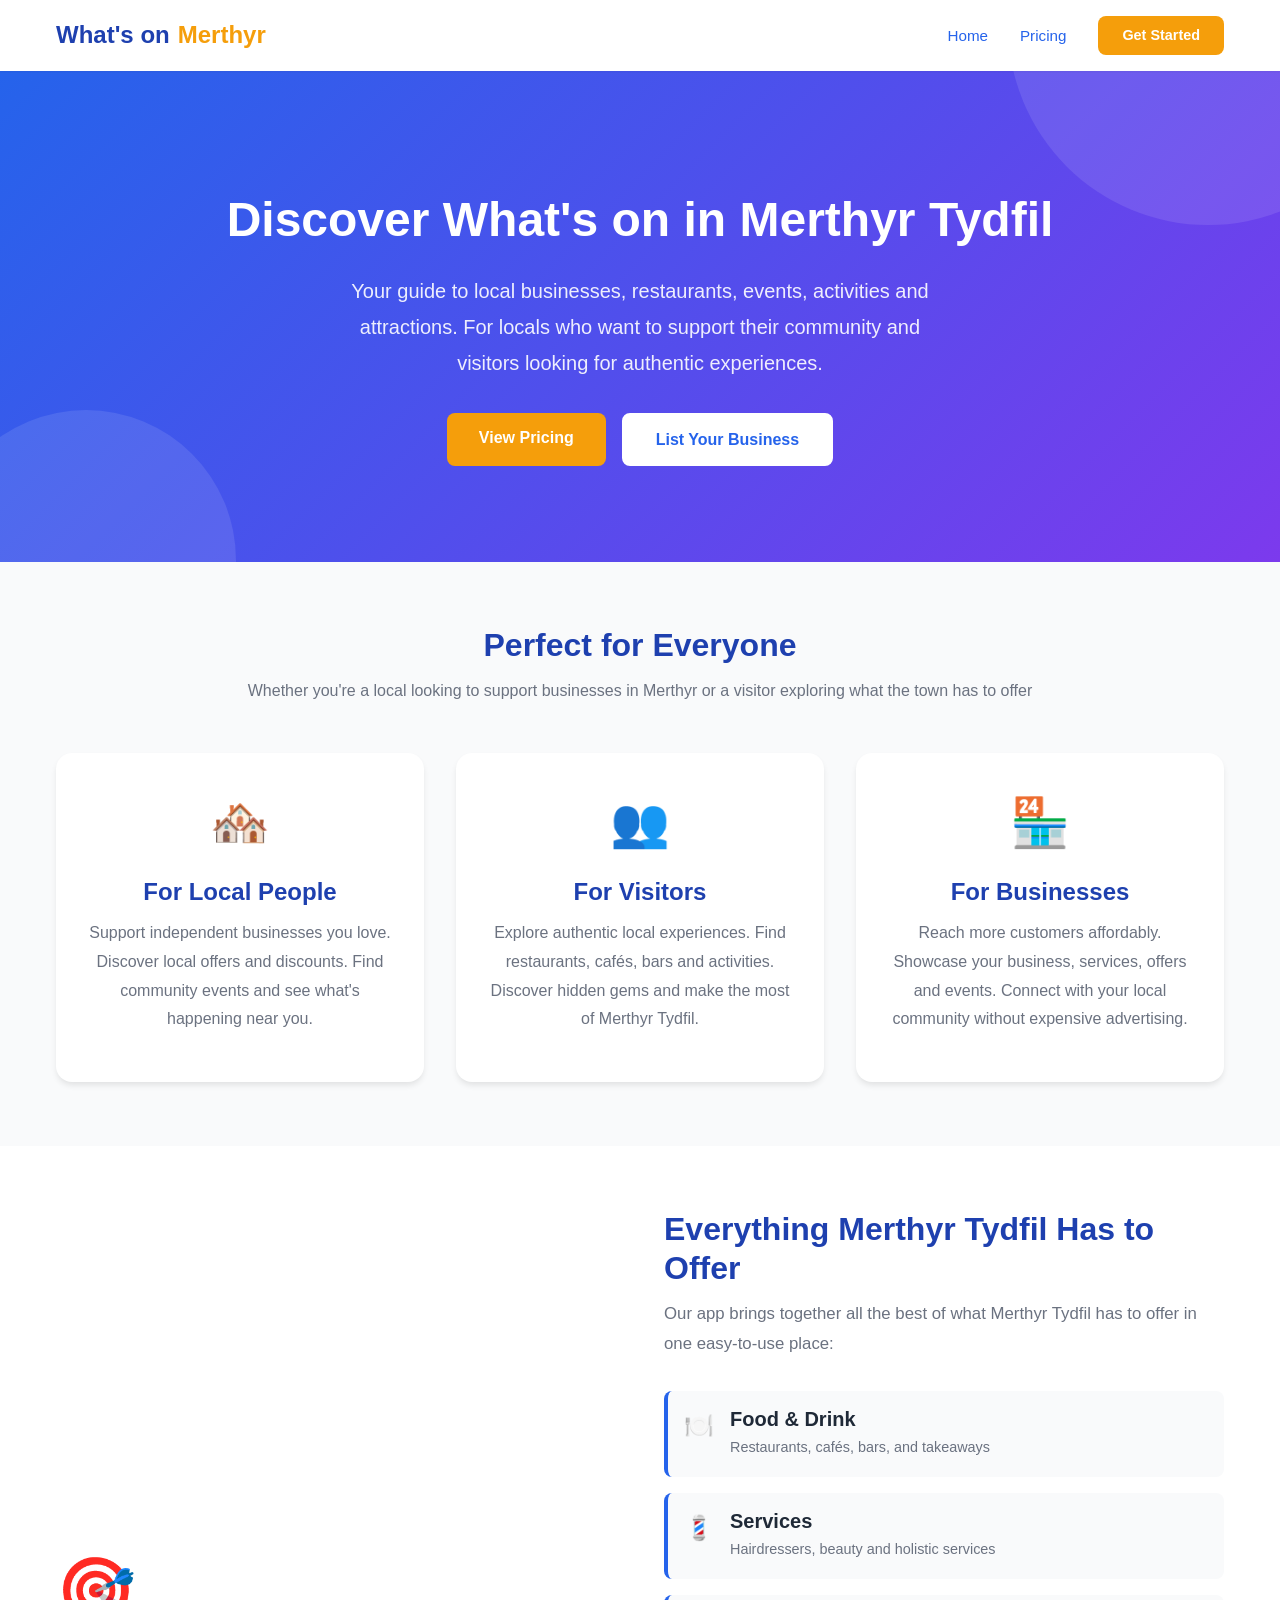
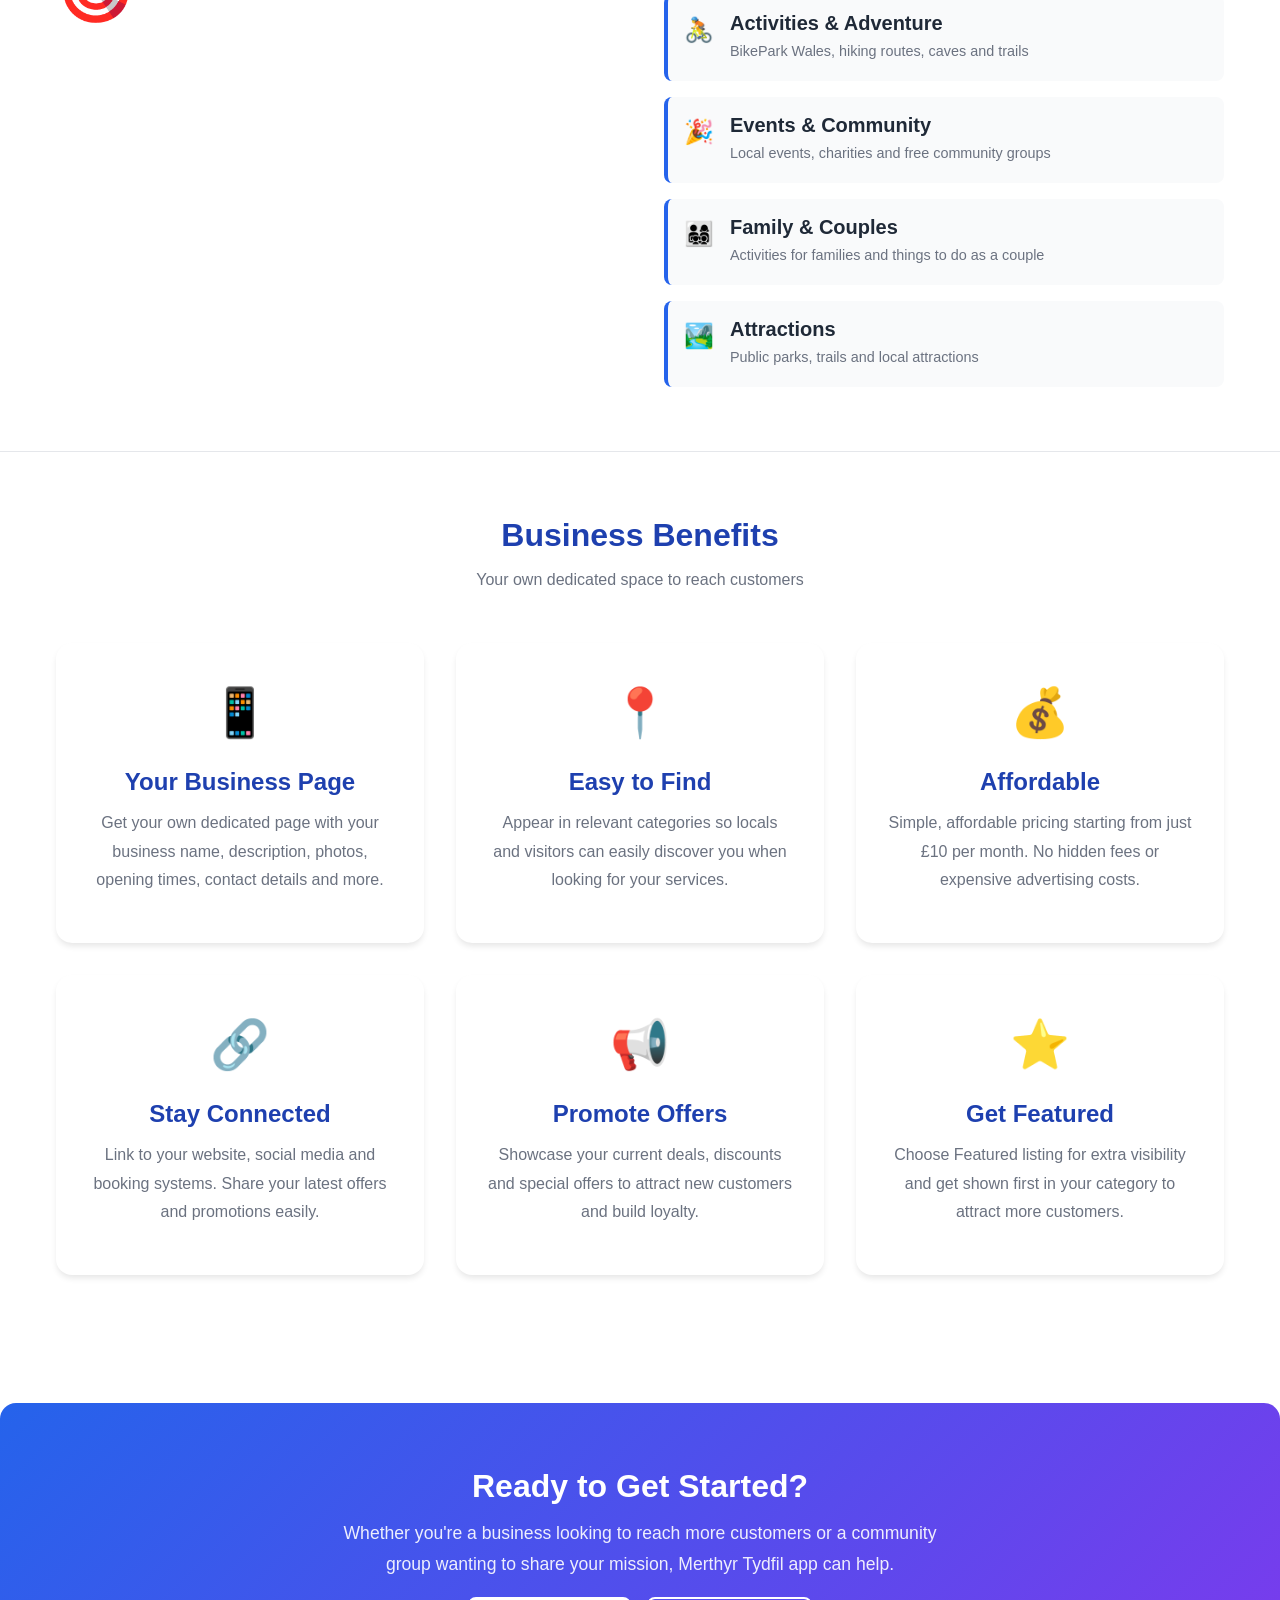
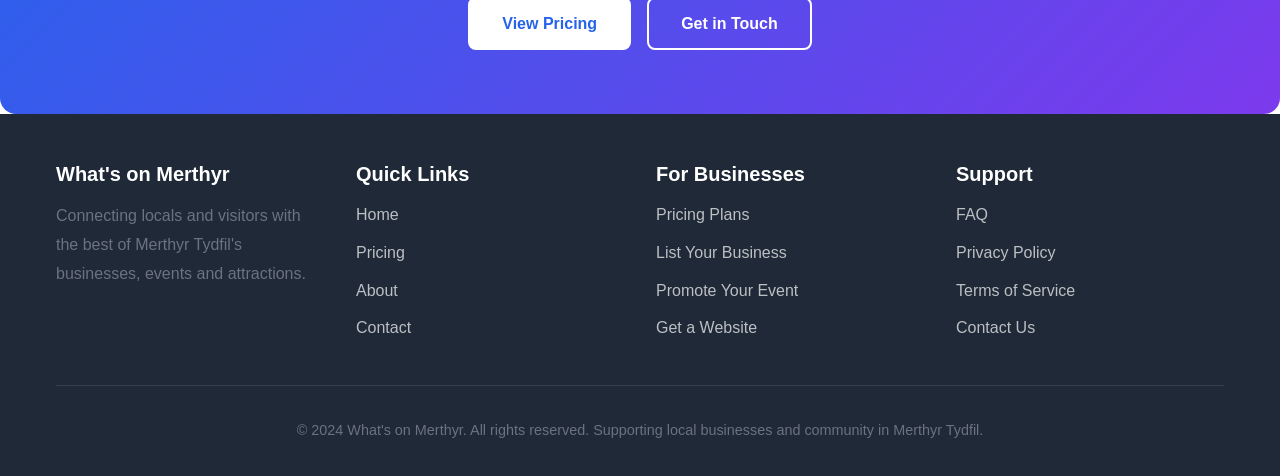
==== index.html @ 03d70a17 "Create website for What's on Merthyr app - Add homepage (index.html) with hero section, feature high" ====
<!DOCTYPE html>
<html lang="en">
<head>
  <meta charset="UTF-8">
  <meta name="viewport" content="width=device-width, initial-scale=1.0">
  <title>What's on Merthyr - Discover Local Businesses & Events</title>
  <meta name="description" content="Discover local businesses, restaurants, cafés, bars, activities, events and attractions in Merthyr Tydfil. Connect with independent businesses and explore what Merthyr has to offer.">
  <link rel="stylesheet" href="styles.css">
  <script defer src="script.js"></script>
</head>
<body>
  <div class="content-wrapper">
    <header>
      <div class="container">
        <div class="header-content">
          <div class="logo">
            What's on <span>Merthyr</span>
          </div>
          <button class="nav-toggle" id="navToggle">☰</button>
          <nav id="mainNav">
            <ul>
              <li><a href="index.html" class="active">Home</a></li>
              <li><a href="pricing.html">Pricing</a></li>
              <li><a href="#contact" class="btn btn-primary btn-small">Get Started</a></li>
            </ul>
          </nav>
        </div>
      </div>
    </header>

    <main>
      <!-- Hero Section -->
      <section class="hero">
        <div class="container">
          <div class="hero-content">
            <h1>Discover What's on in Merthyr Tydfil</h1>
            <p>Your guide to local businesses, restaurants, events, activities and attractions. For locals who want to support their community and visitors looking for authentic experiences.</p>
            <div class="button-group">
              <a href="pricing.html" class="btn btn-primary">View Pricing</a>
              <a href="#contact" class="btn btn-secondary">List Your Business</a>
            </div>
          </div>
        </div>
      </section>

      <!-- For Everyone Section -->
      <section class="features">
        <div class="container">
          <div class="section-title">
            <h2>Perfect for Everyone</h2>
            <p>Whether you're a local looking to support businesses in Merthyr or a visitor exploring what the town has to offer</p>
          </div>

          <div class="features-grid">
            <div class="feature-card">
              <div class="feature-icon">🏘️</div>
              <h3>For Local People</h3>
              <p>Support independent businesses you love. Discover local offers and discounts. Find community events and see what's happening near you.</p>
            </div>

            <div class="feature-card">
              <div class="feature-icon">👥</div>
              <h3>For Visitors</h3>
              <p>Explore authentic local experiences. Find restaurants, cafés, bars and activities. Discover hidden gems and make the most of Merthyr Tydfil.</p>
            </div>

            <div class="feature-card">
              <div class="feature-icon">🏪</div>
              <h3>For Businesses</h3>
              <p>Reach more customers affordably. Showcase your business, services, offers and events. Connect with your local community without expensive advertising.</p>
            </div>
          </div>
        </div>
      </section>

      <!-- What You Can Find -->
      <section class="about">
        <div class="container">
          <div class="about-content">
            <div>
              <div class="feature-icon" style="font-size: 4rem; margin-bottom: 1rem;">🎯</div>
            </div>
            <div class="about-text">
              <h2>Everything Merthyr Tydfil Has to Offer</h2>
              <p>Our app brings together all the best of what Merthyr Tydfil has to offer in one easy-to-use place:</p>
              
              <div class="about-highlights">
                <div class="highlight">
                  <div class="highlight-icon">🍽️</div>
                  <div class="highlight-text">
                    <h4>Food & Drink</h4>
                    <p>Restaurants, cafés, bars, and takeaways</p>
                  </div>
                </div>

                <div class="highlight">
                  <div class="highlight-icon">💈</div>
                  <div class="highlight-text">
                    <h4>Services</h4>
                    <p>Hairdressers, beauty and holistic services</p>
                  </div>
                </div>

                <div class="highlight">
                  <div class="highlight-icon">🚴</div>
                  <div class="highlight-text">
                    <h4>Activities & Adventure</h4>
                    <p>BikePark Wales, hiking routes, caves and trails</p>
                  </div>
                </div>

                <div class="highlight">
                  <div class="highlight-icon">🎉</div>
                  <div class="highlight-text">
                    <h4>Events & Community</h4>
                    <p>Local events, charities and free community groups</p>
                  </div>
                </div>

                <div class="highlight">
                  <div class="highlight-icon">👨‍👩‍👧‍👦</div>
                  <div class="highlight-text">
                    <h4>Family & Couples</h4>
                    <p>Activities for families and things to do as a couple</p>
                  </div>
                </div>

                <div class="highlight">
                  <div class="highlight-icon">🏞️</div>
                  <div class="highlight-text">
                    <h4>Attractions</h4>
                    <p>Public parks, trails and local attractions</p>
                  </div>
                </div>
              </div>
            </div>
          </div>
        </div>
      </section>

      <!-- Business Benefits -->
      <section class="features" style="background-color: var(--bg-white); border-top: 1px solid var(--border-color);">
        <div class="container">
          <div class="section-title">
            <h2>Business Benefits</h2>
            <p>Your own dedicated space to reach customers</p>
          </div>

          <div class="features-grid">
            <div class="feature-card">
              <div class="feature-icon">📱</div>
              <h3>Your Business Page</h3>
              <p>Get your own dedicated page with your business name, description, photos, opening times, contact details and more.</p>
            </div>

            <div class="feature-card">
              <div class="feature-icon">📍</div>
              <h3>Easy to Find</h3>
              <p>Appear in relevant categories so locals and visitors can easily discover you when looking for your services.</p>
            </div>

            <div class="feature-card">
              <div class="feature-icon">💰</div>
              <h3>Affordable</h3>
              <p>Simple, affordable pricing starting from just £10 per month. No hidden fees or expensive advertising costs.</p>
            </div>

            <div class="feature-card">
              <div class="feature-icon">🔗</div>
              <h3>Stay Connected</h3>
              <p>Link to your website, social media and booking systems. Share your latest offers and promotions easily.</p>
            </div>

            <div class="feature-card">
              <div class="feature-icon">📢</div>
              <h3>Promote Offers</h3>
              <p>Showcase your current deals, discounts and special offers to attract new customers and build loyalty.</p>
            </div>

            <div class="feature-card">
              <div class="feature-icon">⭐</div>
              <h3>Get Featured</h3>
              <p>Choose Featured listing for extra visibility and get shown first in your category to attract more customers.</p>
            </div>
          </div>
        </div>
      </section>

      <!-- CTA Section -->
      <section class="cta-section">
        <div class="container">
          <h2>Ready to Get Started?</h2>
          <p>Whether you're a business looking to reach more customers or a community group wanting to share your mission, Merthyr Tydfil app can help.</p>
          <div class="button-group">
            <a href="pricing.html" class="btn btn-secondary">View Pricing</a>
            <a href="#contact" class="btn btn-outline">Get in Touch</a>
          </div>
        </div>
      </section>
    </main>

    <!-- Footer -->
    <footer>
      <div class="container">
        <div class="footer-content">
          <div class="footer-section">
            <h4>What's on Merthyr</h4>
            <p>Connecting locals and visitors with the best of Merthyr Tydfil's businesses, events and attractions.</p>
          </div>

          <div class="footer-section">
            <h4>Quick Links</h4>
            <ul>
              <li><a href="index.html">Home</a></li>
              <li><a href="pricing.html">Pricing</a></li>
              <li><a href="#about">About</a></li>
              <li><a href="#contact">Contact</a></li>
            </ul>
          </div>

          <div class="footer-section">
            <h4>For Businesses</h4>
            <ul>
              <li><a href="pricing.html">Pricing Plans</a></li>
              <li><a href="#contact">List Your Business</a></li>
              <li><a href="#contact">Promote Your Event</a></li>
              <li><a href="#contact">Get a Website</a></li>
            </ul>
          </div>

          <div class="footer-section">
            <h4>Support</h4>
            <ul>
              <li><a href="#faq">FAQ</a></li>
              <li><a href="#privacy">Privacy Policy</a></li>
              <li><a href="#terms">Terms of Service</a></li>
              <li><a href="#contact">Contact Us</a></li>
            </ul>
          </div>
        </div>

        <div class="footer-bottom">
          <p>&copy; 2024 What's on Merthyr. All rights reserved. Supporting local businesses and community in Merthyr Tydfil.</p>
        </div>
      </div>
    </footer>
  </div>
</body>
</html>
---- styles.css ----
/* Merthyr Tydfil App Website - Styles */

:root {
  --primary-color: #2563eb;
  --primary-dark: #1e40af;
  --primary-light: #3b82f6;
  --secondary-color: #7c3aed;
  --accent-color: #f59e0b;
  --success-color: #10b981;
  --text-dark: #1f2937;
  --text-light: #6b7280;
  --bg-light: #f9fafb;
  --bg-white: #ffffff;
  --border-color: #e5e7eb;
  --shadow-sm: 0 1px 2px 0 rgba(0, 0, 0, 0.05);
  --shadow-md: 0 4px 6px -1px rgba(0, 0, 0, 0.1);
  --shadow-lg: 0 10px 15px -3px rgba(0, 0, 0, 0.1);
  --spacing-unit: 1rem;
}

* {
  margin: 0;
  padding: 0;
  box-sizing: border-box;
}

html {
  scroll-behavior: smooth;
}

body {
  font-family: -apple-system, BlinkMacSystemFont, 'Segoe UI', 'Roboto', 'Oxygen', 'Ubuntu', 'Cantarell', sans-serif;
  line-height: 1.6;
  color: var(--text-dark);
  background-color: var(--bg-white);
  overflow-x: hidden;
}

/* Typography */

h1, h2, h3, h4, h5, h6 {
  line-height: 1.2;
  font-weight: 600;
  margin-top: 1.5rem;
  margin-bottom: 0.75rem;
}

h1 {
  font-size: 2.5rem;
}

h2 {
  font-size: 2rem;
  color: var(--primary-dark);
}

h3 {
  font-size: 1.5rem;
  color: var(--text-dark);
}

h4 {
  font-size: 1.25rem;
}

p {
  margin-bottom: 1rem;
  color: var(--text-light);
  line-height: 1.8;
}

a {
  color: var(--primary-color);
  text-decoration: none;
  transition: color 0.3s ease;
}

a:hover {
  color: var(--primary-dark);
}

/* Layout */

.container {
  max-width: 1200px;
  margin: 0 auto;
  padding: 0 var(--spacing-unit);
}

.content-wrapper {
  display: flex;
  flex-direction: column;
  min-height: 100vh;
}

main {
  flex: 1;
}

/* Header & Navigation */

header {
  background-color: var(--bg-white);
  box-shadow: var(--shadow-sm);
  position: sticky;
  top: 0;
  z-index: 100;
}

.header-content {
  display: flex;
  justify-content: space-between;
  align-items: center;
  padding: 1rem 0;
}

.logo {
  font-size: 1.5rem;
  font-weight: 700;
  color: var(--primary-dark);
  display: flex;
  align-items: center;
  gap: 0.5rem;
}

.logo span {
  color: var(--accent-color);
}

nav ul {
  list-style: none;
  display: flex;
  gap: 2rem;
  align-items: center;
}

nav a {
  font-weight: 500;
  font-size: 0.95rem;
  transition: color 0.3s ease;
}

nav a:hover,
nav a.active {
  color: var(--primary-color);
}

.nav-toggle {
  display: none;
  background: none;
  border: none;
  font-size: 1.5rem;
  cursor: pointer;
  color: var(--text-dark);
}

/* Hero Section */

.hero {
  background: linear-gradient(135deg, var(--primary-color) 0%, var(--secondary-color) 100%);
  color: white;
  padding: 6rem 0;
  text-align: center;
  position: relative;
  overflow: hidden;
}

.hero::before {
  content: '';
  position: absolute;
  top: -50%;
  right: -10%;
  width: 400px;
  height: 400px;
  background: rgba(255, 255, 255, 0.1);
  border-radius: 50%;
}

.hero::after {
  content: '';
  position: absolute;
  bottom: -30%;
  left: -5%;
  width: 300px;
  height: 300px;
  background: rgba(255, 255, 255, 0.1);
  border-radius: 50%;
}

.hero-content {
  position: relative;
  z-index: 2;
}

.hero h1 {
  font-size: 3rem;
  margin-bottom: 1.5rem;
  color: white;
}

.hero p {
  font-size: 1.25rem;
  margin-bottom: 2rem;
  color: rgba(255, 255, 255, 0.9);
  max-width: 600px;
  margin-left: auto;
  margin-right: auto;
}

.button-group {
  display: flex;
  gap: 1rem;
  justify-content: center;
  flex-wrap: wrap;
}

/* Buttons */

.btn {
  display: inline-block;
  padding: 0.75rem 2rem;
  border-radius: 0.5rem;
  font-weight: 600;
  text-align: center;
  cursor: pointer;
  border: none;
  transition: all 0.3s ease;
  font-size: 1rem;
}

.btn-primary {
  background-color: var(--accent-color);
  color: white;
}

.btn-primary:hover {
  background-color: #d97706;
  transform: translateY(-2px);
  box-shadow: var(--shadow-lg);
}

.btn-secondary {
  background-color: white;
  color: var(--primary-color);
  border: 2px solid white;
}

.btn-secondary:hover {
  background-color: var(--bg-light);
  transform: translateY(-2px);
  box-shadow: var(--shadow-lg);
}

.btn-outline {
  background-color: transparent;
  color: white;
  border: 2px solid white;
}

.btn-outline:hover {
  background-color: white;
  color: var(--primary-color);
}

.btn-small {
  padding: 0.5rem 1.5rem;
  font-size: 0.9rem;
}

/* Features Section */

.features {
  padding: 4rem 0;
  background-color: var(--bg-light);
}

.section-title {
  text-align: center;
  margin-bottom: 3rem;
}

.section-title h2 {
  margin-top: 0;
}

.features-grid {
  display: grid;
  grid-template-columns: repeat(auto-fit, minmax(280px, 1fr));
  gap: 2rem;
}

.feature-card {
  background: white;
  padding: 2rem;
  border-radius: 1rem;
  box-shadow: var(--shadow-md);
  transition: transform 0.3s ease, box-shadow 0.3s ease;
  text-align: center;
}

.feature-card:hover {
  transform: translateY(-5px);
  box-shadow: var(--shadow-lg);
}

.feature-icon {
  font-size: 3rem;
  margin-bottom: 1rem;
}

.feature-card h3 {
  margin-top: 0;
  color: var(--primary-dark);
}

/* Pricing Section */

.pricing {
  padding: 4rem 0;
  background-color: var(--bg-white);
}

.pricing-intro {
  text-align: center;
  margin-bottom: 3rem;
}

.pricing-intro h1 {
  margin-top: 0;
  color: var(--primary-dark);
}

.pricing-intro p {
  font-size: 1.1rem;
  max-width: 700px;
  margin-left: auto;
  margin-right: auto;
}

.pricing-grid {
  display: grid;
  grid-template-columns: repeat(auto-fit, minmax(320px, 1fr));
  gap: 2rem;
  margin-bottom: 3rem;
}

.pricing-card {
  background: white;
  border: 2px solid var(--border-color);
  border-radius: 1rem;
  padding: 2.5rem;
  transition: all 0.3s ease;
  display: flex;
  flex-direction: column;
  position: relative;
}

.pricing-card:hover {
  border-color: var(--primary-color);
  box-shadow: var(--shadow-lg);
  transform: translateY(-5px);
}

.pricing-card.featured {
  border-color: var(--primary-color);
  transform: scale(1.05);
  box-shadow: var(--shadow-lg);
  background: linear-gradient(135deg, rgba(37, 99, 235, 0.02) 0%, rgba(124, 58, 237, 0.02) 100%);
}

.featured-badge {
  position: absolute;
  top: -12px;
  left: 20px;
  background-color: var(--primary-color);
  color: white;
  padding: 0.5rem 1rem;
  border-radius: 0.5rem;
  font-size: 0.85rem;
  font-weight: 600;
}

.pricing-card h3 {
  margin-top: 0;
  color: var(--primary-dark);
  font-size: 1.5rem;
}

.pricing-info {
  margin-bottom: 1.5rem;
}

.price {
  font-size: 1.75rem;
  font-weight: 700;
  color: var(--primary-dark);
  margin-bottom: 0.5rem;
}

.price-period {
  font-size: 0.9rem;
  color: var(--text-light);
}

.pricing-features {
  list-style: none;
  margin-bottom: 2rem;
  flex-grow: 1;
}

.pricing-features li {
  padding: 0.75rem 0;
  padding-left: 1.75rem;
  position: relative;
  color: var(--text-light);
  border-bottom: 1px solid var(--border-color);
}

.pricing-features li:last-child {
  border-bottom: none;
}

.pricing-features li::before {
  content: '✓';
  position: absolute;
  left: 0;
  color: var(--success-color);
  font-weight: bold;
  font-size: 1.1rem;
}

.pricing-card .btn {
  width: 100%;
  margin-top: auto;
}

/* Free Listings Section */

.free-listings {
  background-color: var(--bg-light);
  padding: 3rem 2rem;
  border-radius: 1rem;
  margin-bottom: 3rem;
  border-left: 5px solid var(--success-color);
}

.free-listings h3 {
  margin-top: 0;
  color: var(--success-color);
  font-size: 1.5rem;
}

.free-listings-grid {
  display: grid;
  grid-template-columns: repeat(auto-fit, minmax(200px, 1fr));
  gap: 1.5rem;
  margin-top: 1.5rem;
}

.free-item {
  display: flex;
  align-items: center;
  gap: 1rem;
  padding: 0.75rem 0;
}

.free-item::before {
  content: '✓';
  color: var(--success-color);
  font-weight: bold;
  font-size: 1.5rem;
  flex-shrink: 0;
}

.free-item span {
  color: var(--text-dark);
  font-weight: 500;
}

/* CTA Section */

.cta-section {
  background: linear-gradient(135deg, var(--primary-color) 0%, var(--secondary-color) 100%);
  color: white;
  padding: 4rem 2rem;
  text-align: center;
  border-radius: 1rem;
  margin-top: 4rem;
}

.cta-section h2 {
  color: white;
  margin-top: 0;
}

.cta-section p {
  color: rgba(255, 255, 255, 0.9);
  font-size: 1.1rem;
  max-width: 600px;
  margin-left: auto;
  margin-right: auto;
}

/* Footer */

footer {
  background-color: var(--text-dark);
  color: white;
  padding: 3rem 0 1rem;
  margin-top: auto;
}

.footer-content {
  display: grid;
  grid-template-columns: repeat(auto-fit, minmax(250px, 1fr));
  gap: 2rem;
  margin-bottom: 2rem;
}

.footer-section h4 {
  margin-top: 0;
  color: white;
  margin-bottom: 1rem;
}

.footer-section ul {
  list-style: none;
}

.footer-section ul li {
  margin-bottom: 0.75rem;
}

.footer-section a {
  color: rgba(255, 255, 255, 0.7);
  transition: color 0.3s ease;
}

.footer-section a:hover {
  color: white;
}

.footer-bottom {
  border-top: 1px solid rgba(255, 255, 255, 0.1);
  padding-top: 2rem;
  text-align: center;
  color: rgba(255, 255, 255, 0.6);
  font-size: 0.9rem;
}

/* About Section */

.about {
  padding: 4rem 0;
  background-color: var(--bg-white);
}

.about-content {
  display: grid;
  grid-template-columns: 1fr 1fr;
  gap: 3rem;
  align-items: center;
}

.about-text h2 {
  margin-top: 0;
}

.about-text p {
  font-size: 1.05rem;
}

.about-highlights {
  display: grid;
  gap: 1rem;
  margin-top: 2rem;
}

.highlight {
  display: flex;
  gap: 1rem;
  padding: 1rem;
  background-color: var(--bg-light);
  border-radius: 0.5rem;
  border-left: 4px solid var(--primary-color);
}

.highlight-icon {
  font-size: 1.5rem;
  flex-shrink: 0;
}

.highlight-text h4 {
  margin-top: 0;
  margin-bottom: 0.25rem;
}

.highlight-text p {
  margin-bottom: 0;
  font-size: 0.9rem;
}

/* Responsive Design */

@media (max-width: 768px) {
  h1 {
    font-size: 2rem;
  }

  h2 {
    font-size: 1.5rem;
  }

  h3 {
    font-size: 1.25rem;
  }

  .hero {
    padding: 4rem 0;
  }

  .hero h1 {
    font-size: 2rem;
  }

  .hero p {
    font-size: 1rem;
  }

  nav ul {
    gap: 1rem;
  }

  nav a {
    font-size: 0.85rem;
  }

  .button-group {
    flex-direction: column;
  }

  .btn {
    width: 100%;
  }

  .pricing-grid {
    grid-template-columns: 1fr;
  }

  .pricing-card.featured {
    transform: scale(1);
  }

  .about-content {
    grid-template-columns: 1fr;
  }

  .footer-content {
    grid-template-columns: 1fr;
  }

  .nav-toggle {
    display: block;
  }

  nav {
    display: none;
    position: absolute;
    top: 100%;
    left: 0;
    right: 0;
    background: white;
    padding: 1rem;
    box-shadow: var(--shadow-md);
  }

  nav.active {
    display: block;
  }

  nav ul {
    flex-direction: column;
    gap: 1rem;
  }
}

@media (max-width: 480px) {
  h1 {
    font-size: 1.5rem;
  }

  h2 {
    font-size: 1.25rem;
  }

  .hero {
    padding: 2rem 0;
  }

  .hero h1 {
    font-size: 1.5rem;
    margin-bottom: 1rem;
  }

  .hero p {
    font-size: 0.95rem;
  }

  .container {
    padding: 0 1rem;
  }

  .features {
    padding: 2rem 0;
  }

  .pricing {
    padding: 2rem 0;
  }

  .feature-card,
  .pricing-card {
    padding: 1.5rem;
  }

  .price {
    font-size: 1.5rem;
  }

  .cta-section {
    padding: 2rem 1rem;
  }

  .button-group {
    gap: 0.5rem;
  }

  .btn {
    padding: 0.65rem 1.5rem;
    font-size: 0.9rem;
  }
}

/* Utility Classes */

.text-center {
  text-align: center;
}

.mb-0 {
  margin-bottom: 0;
}

.mt-0 {
  margin-top: 0;
}

.section-spacing {
  padding: 2rem 0;
}

.hidden {
  display: none;
}
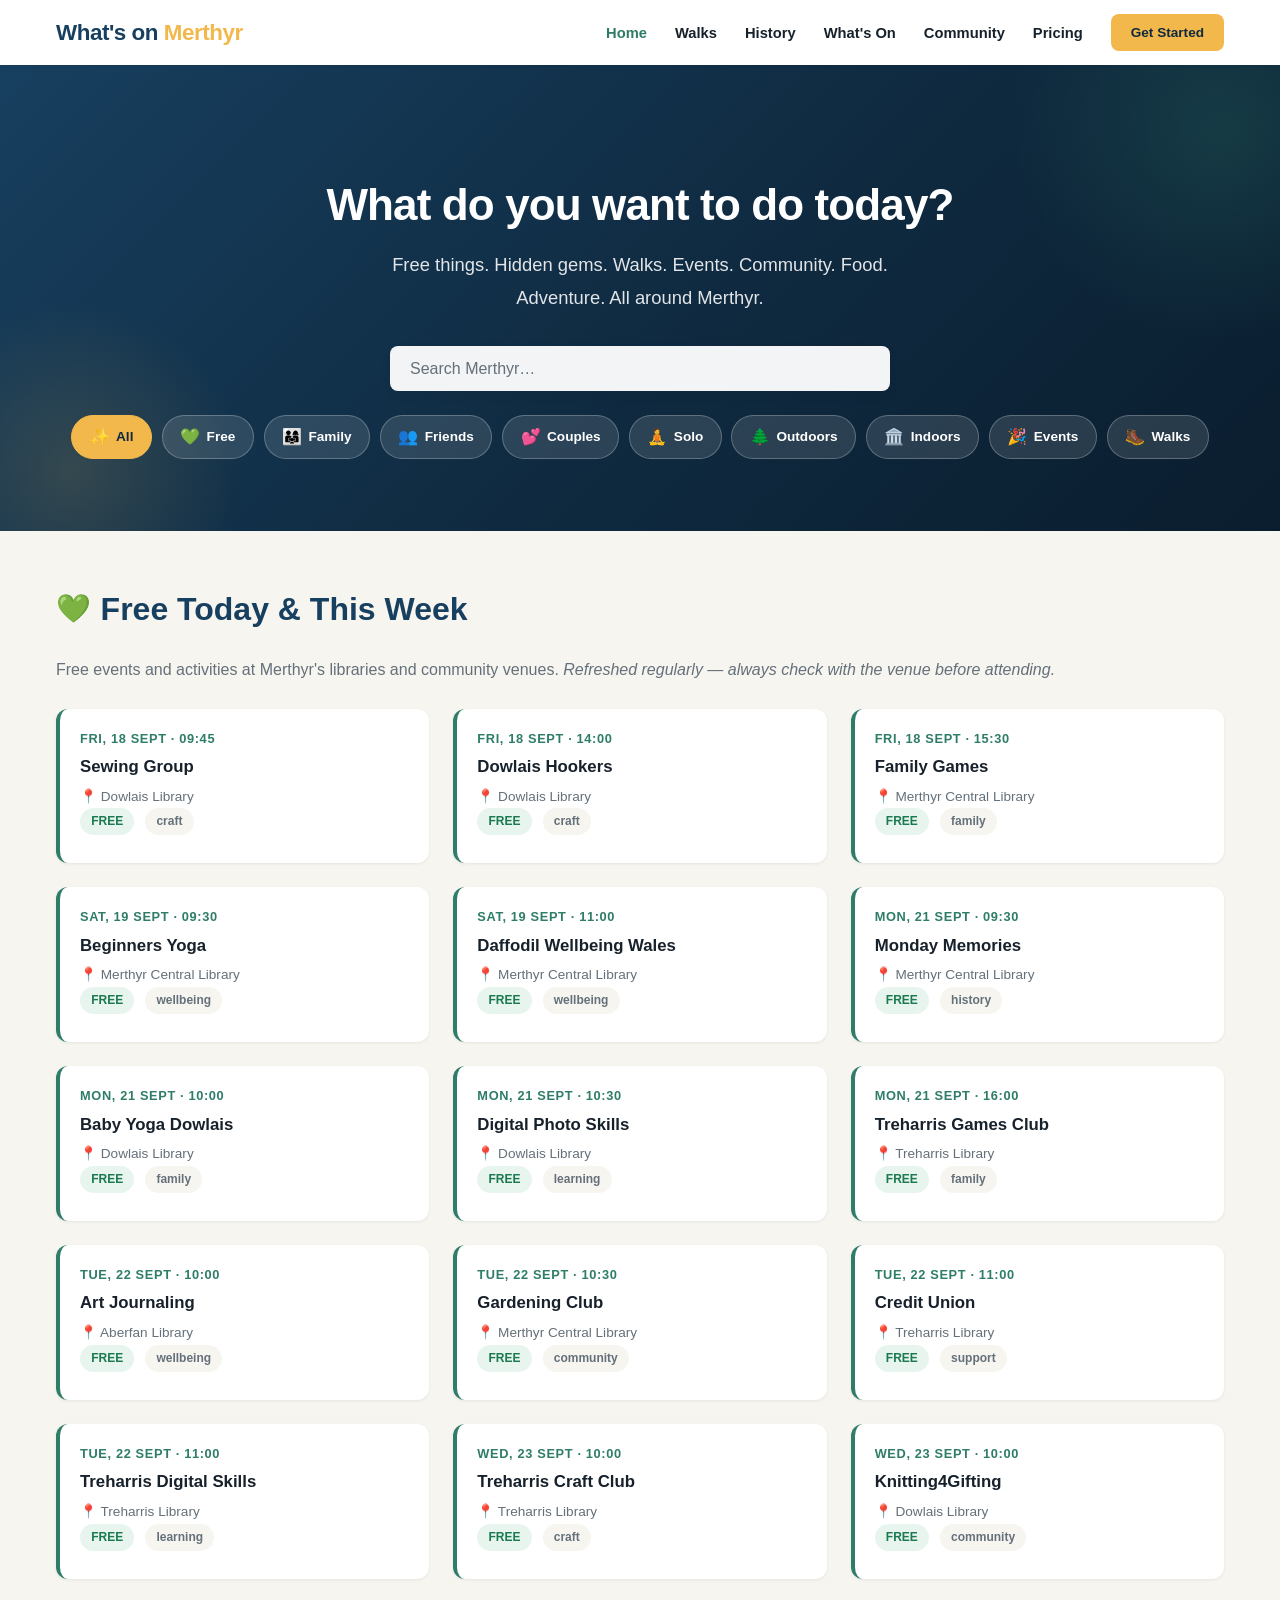
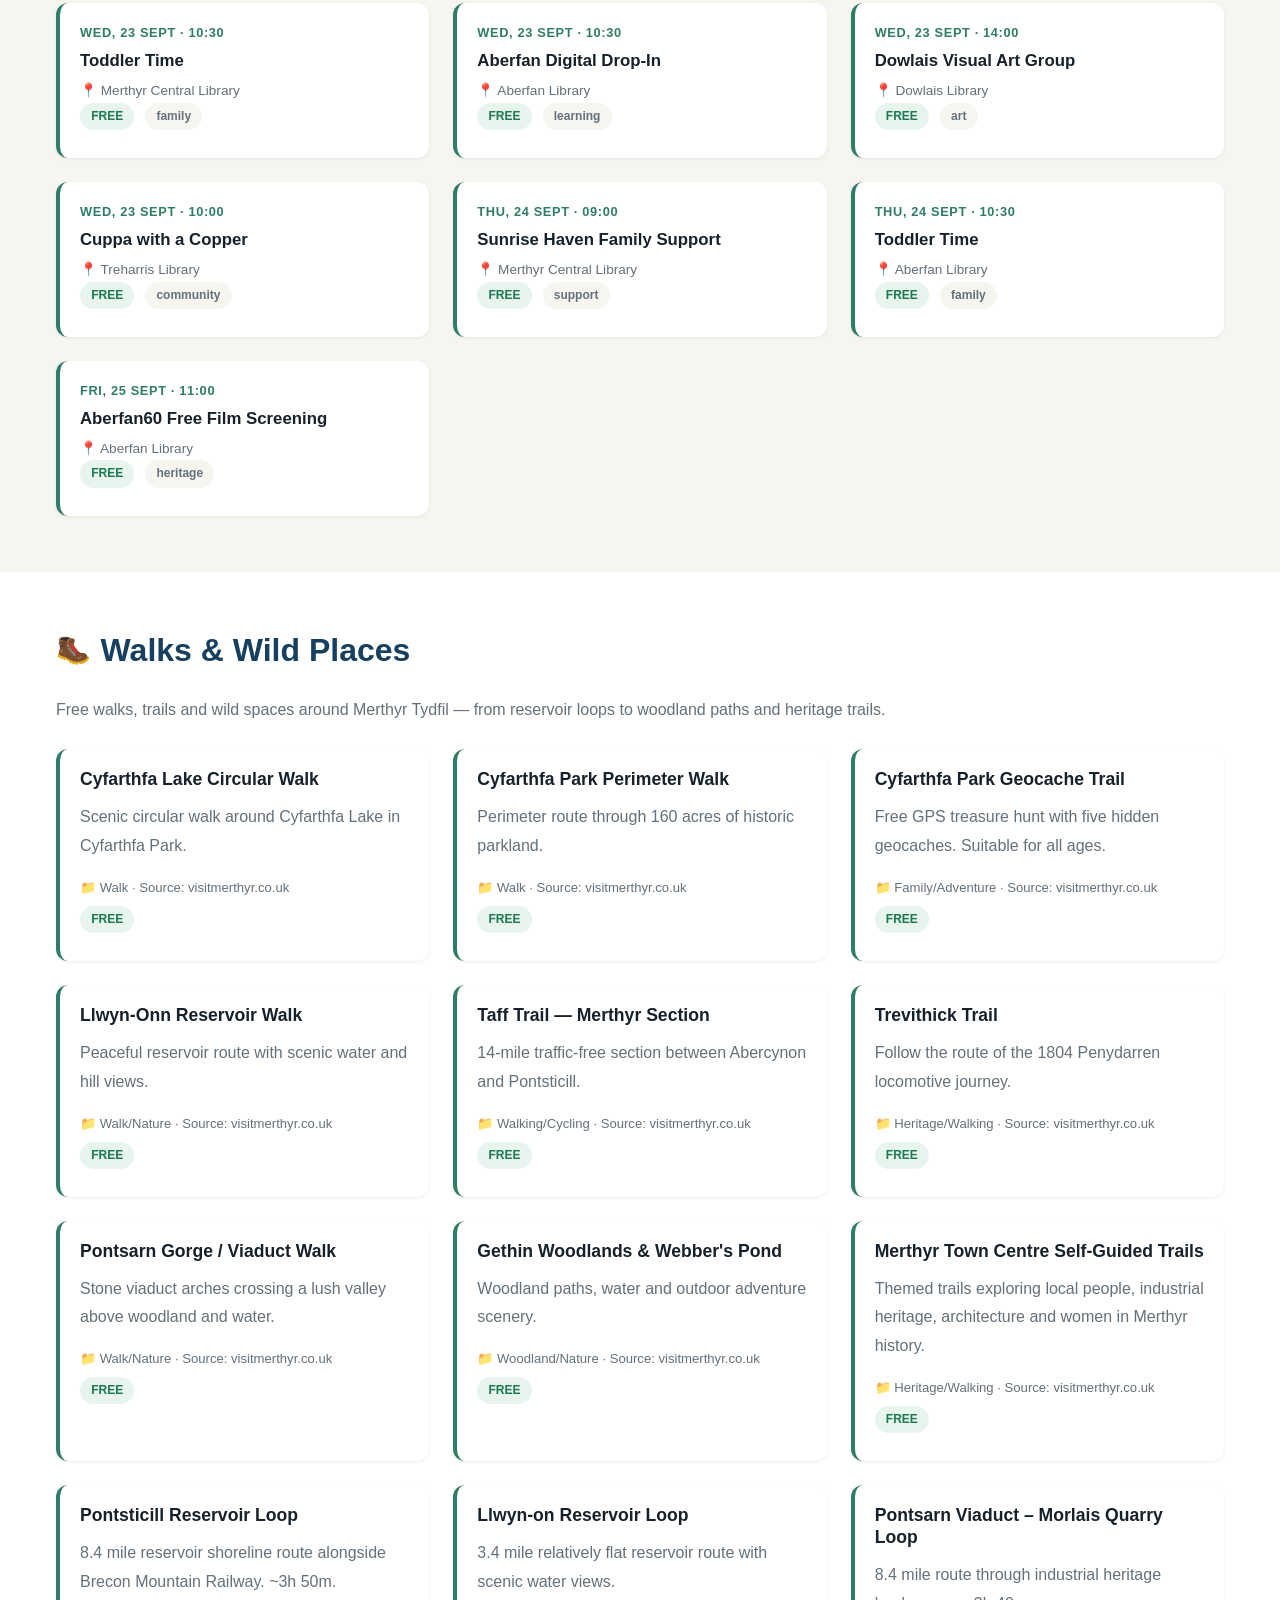
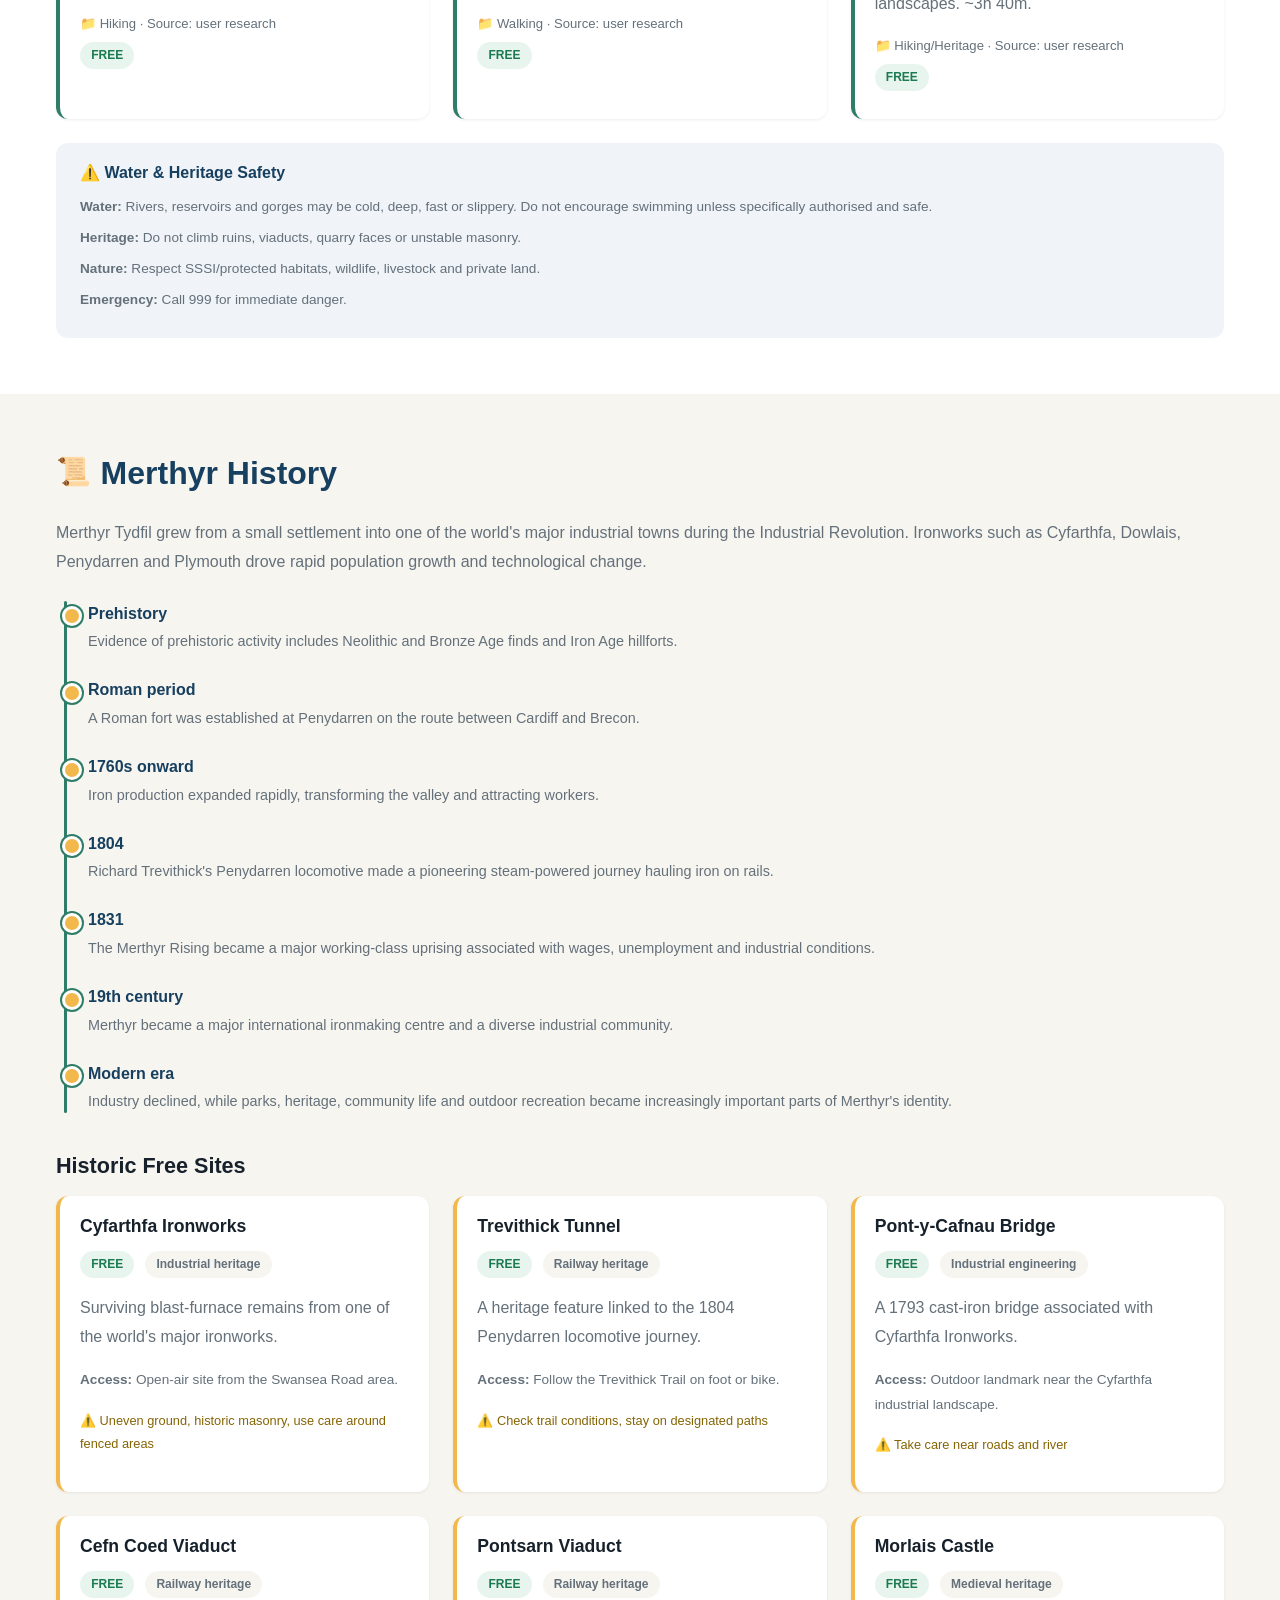
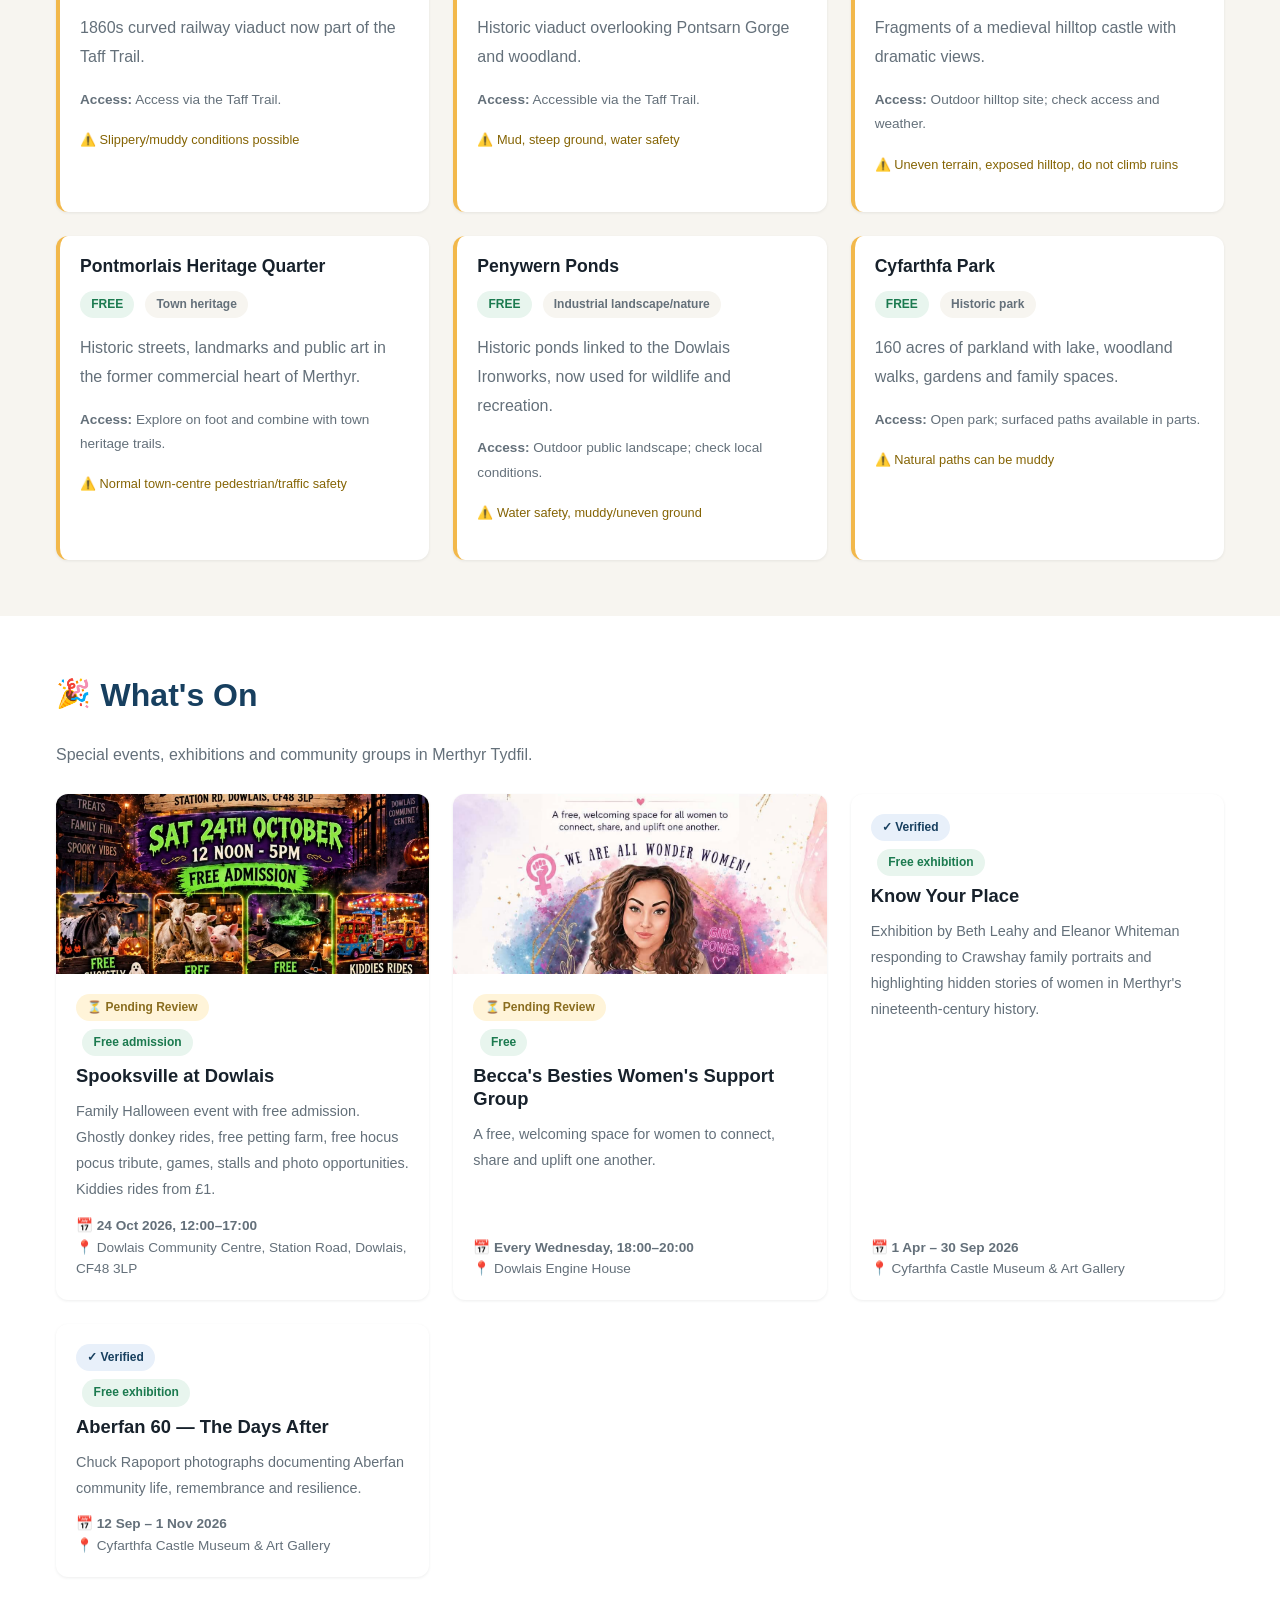
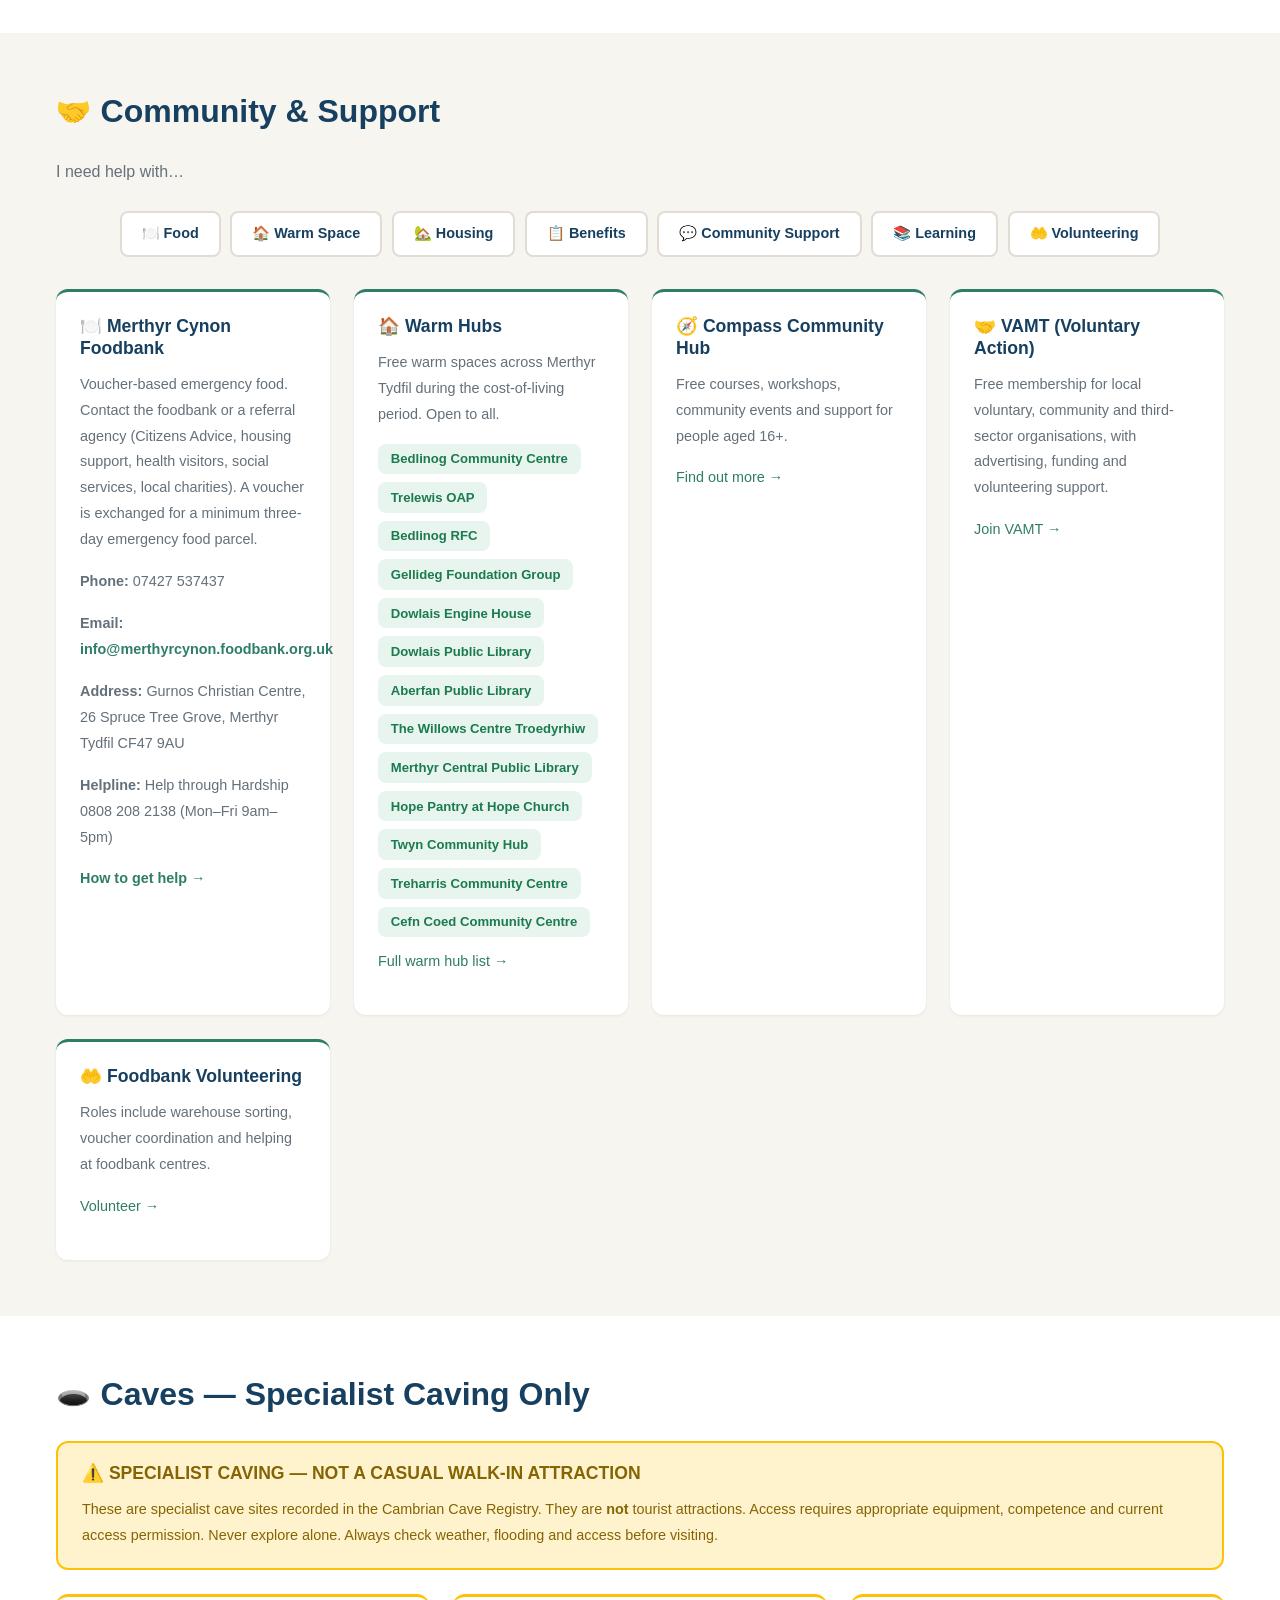
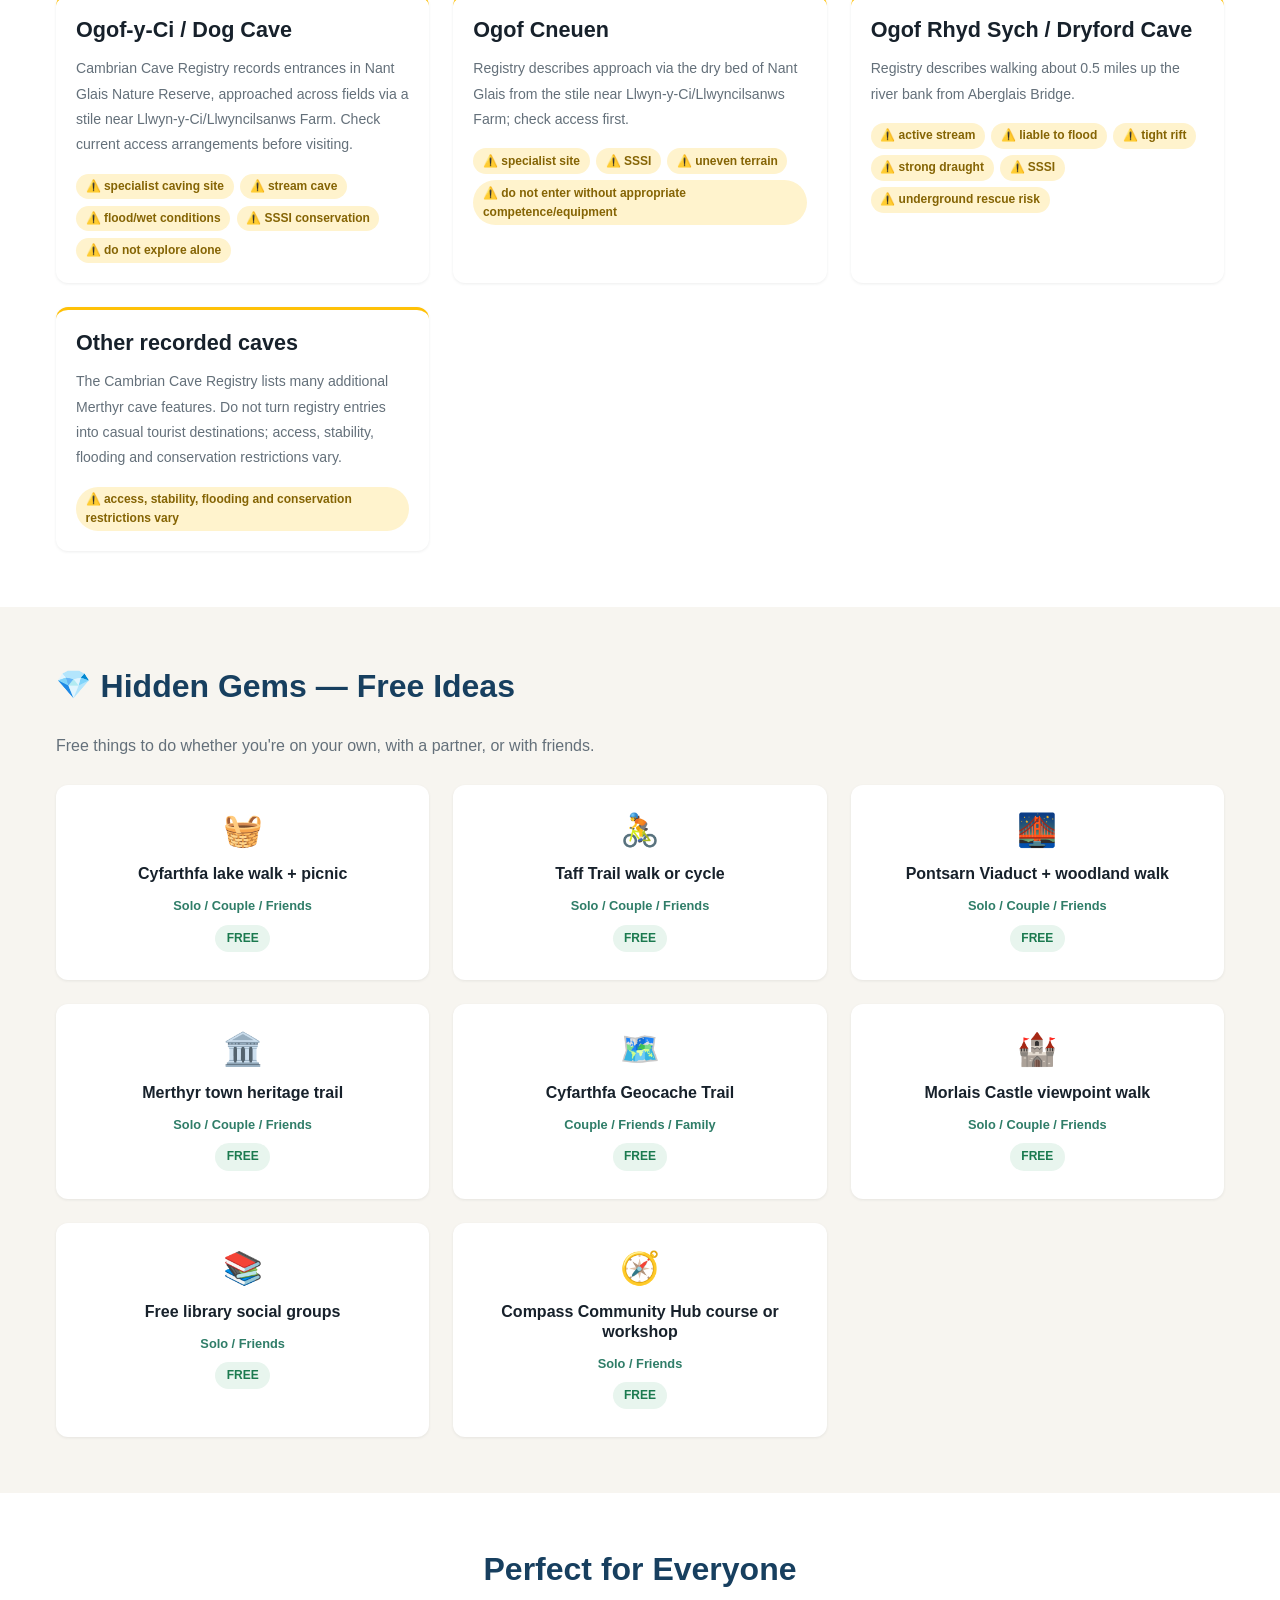
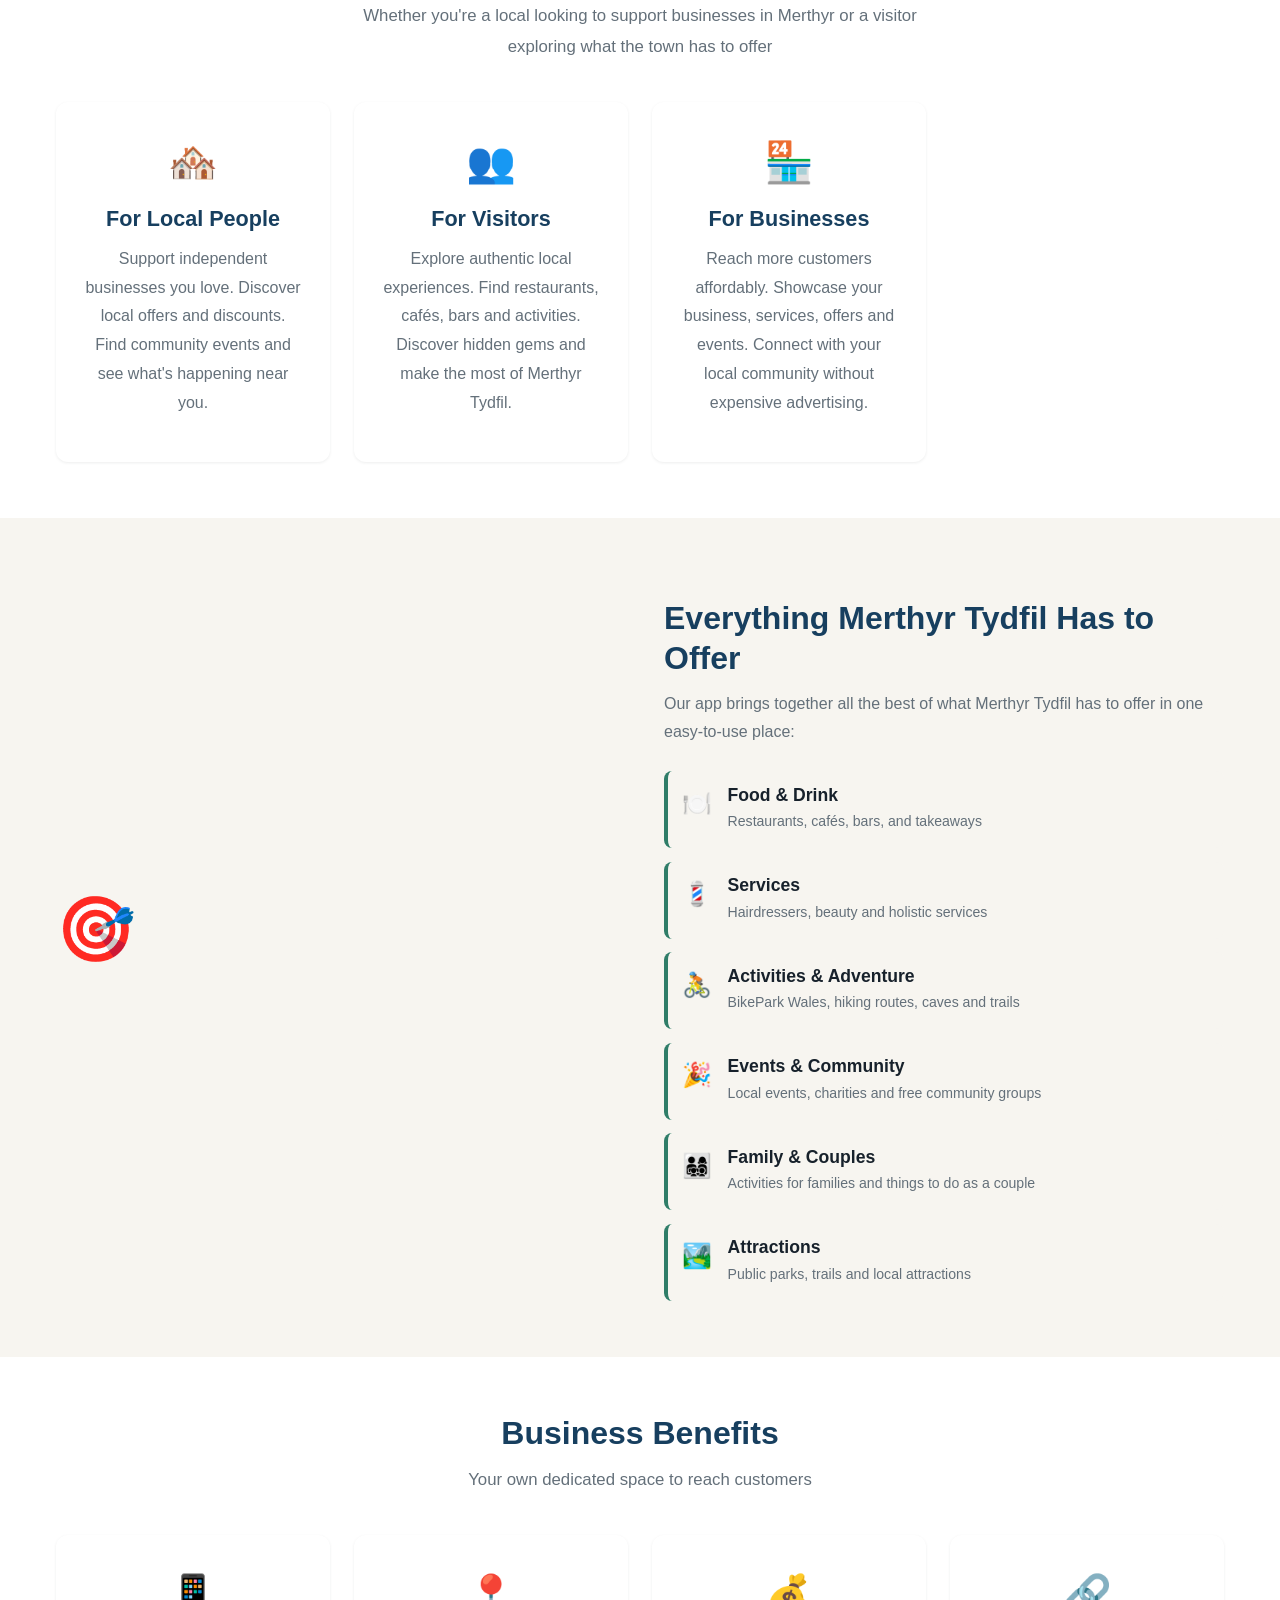
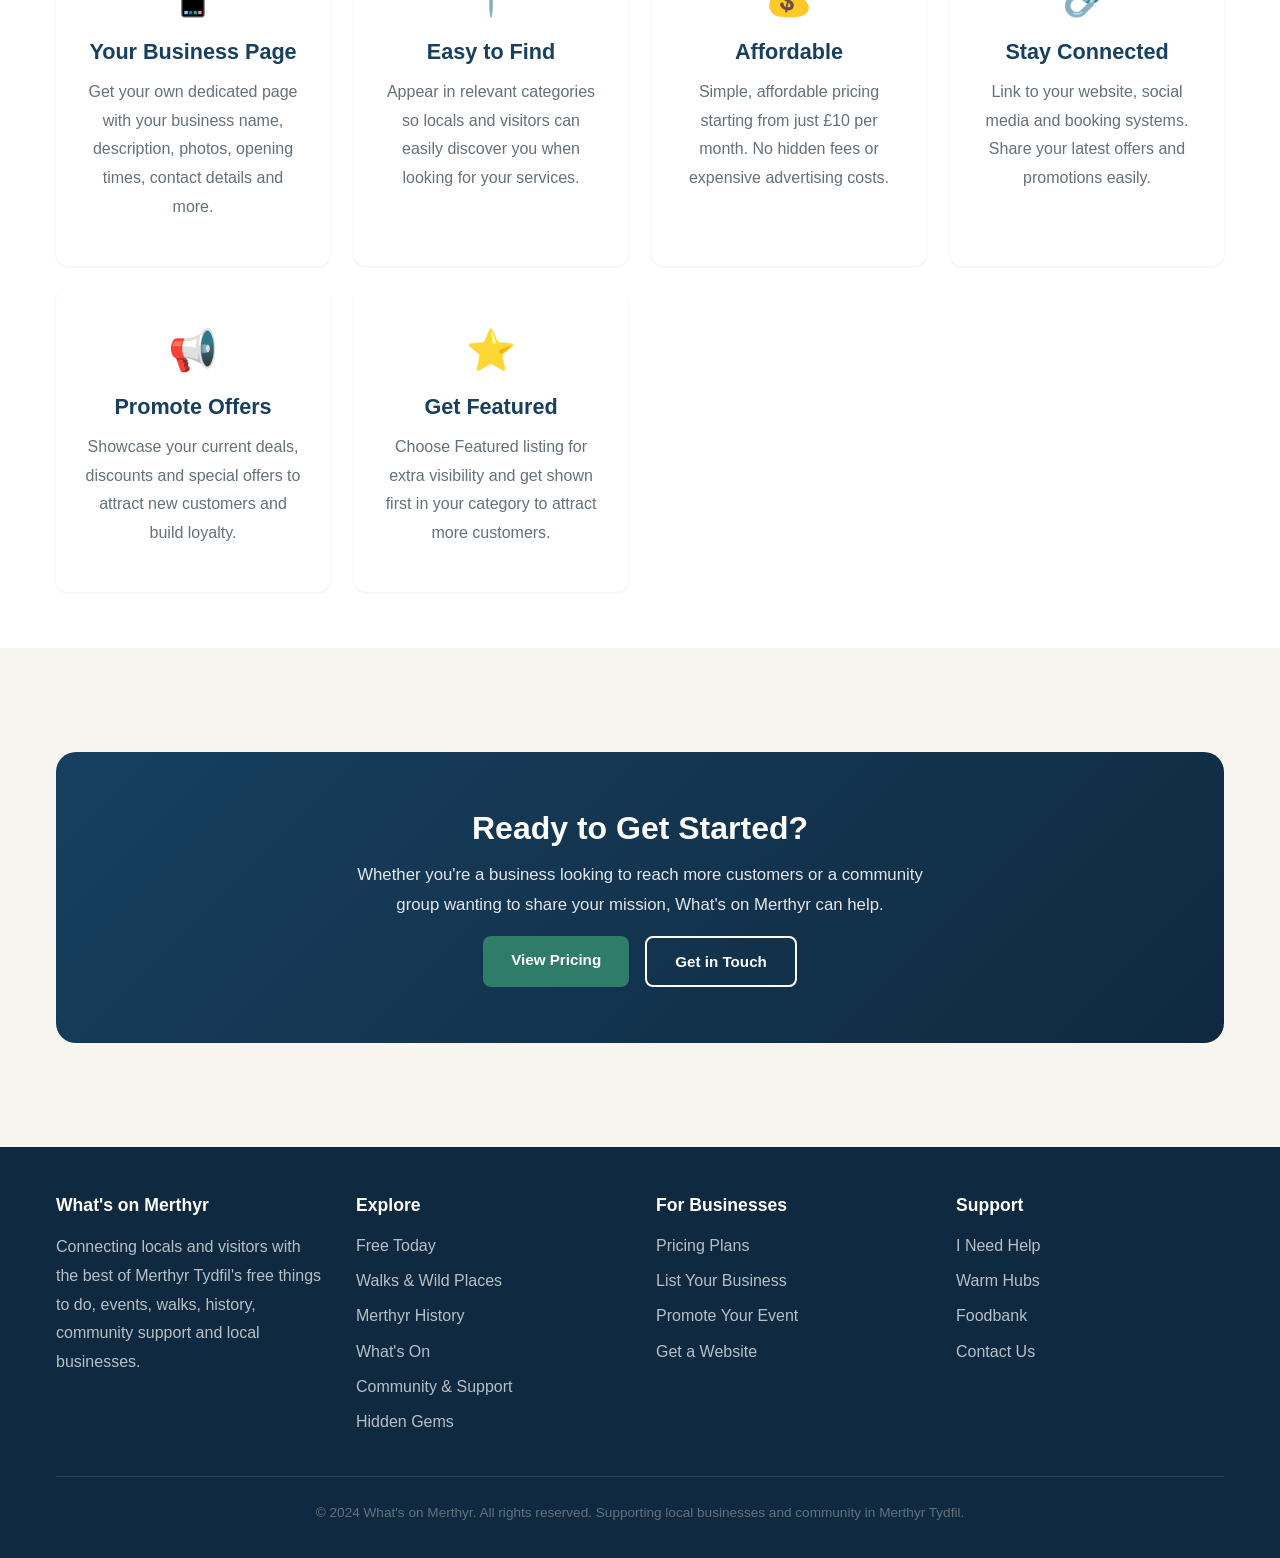
==== commit 2b9cd5fc: "Redesign site with new theme, curated local content, and updated navigation Co-authored-by: meganwis" ====
--- a/index.html
+++ b/index.html
@@ -3,8 +3,8 @@
 <head>
   <meta charset="UTF-8">
   <meta name="viewport" content="width=device-width, initial-scale=1.0">
-  <title>What's on Merthyr - Discover Local Businesses & Events</title>
-  <meta name="description" content="Discover local businesses, restaurants, cafés, bars, activities, events and attractions in Merthyr Tydfil. Connect with independent businesses and explore what Merthyr has to offer.">
+  <title>What's on Merthyr — Free Things To Do, Events, Walks & Community</title>
+  <meta name="description" content="Discover free things to do in Merthyr Tydfil — walks, events, history, community support, hidden gems and local businesses. For locals and visitors alike.">
   <link rel="stylesheet" href="styles.css">
   <script defer src="script.js"></script>
 </head>
@@ -13,13 +13,15 @@
     <header>
       <div class="container">
         <div class="header-content">
-          <div class="logo">
-            What's on <span>Merthyr</span>
-          </div>
+          <div class="logo">What's on <span>Merthyr</span></div>
           <button class="nav-toggle" id="navToggle">☰</button>
           <nav id="mainNav">
             <ul>
               <li><a href="index.html" class="active">Home</a></li>
+              <li><a href="#walks">Walks</a></li>
+              <li><a href="#history">History</a></li>
+              <li><a href="#whats-on">What's On</a></li>
+              <li><a href="#community">Community</a></li>
               <li><a href="pricing.html">Pricing</a></li>
               <li><a href="#contact" class="btn btn-primary btn-small">Get Started</a></li>
             </ul>
@@ -29,41 +31,208 @@
     </header>
 
     <main>
-      <!-- Hero Section -->
+      <!-- Hero -->
       <section class="hero">
         <div class="container">
           <div class="hero-content">
-            <h1>Discover What's on in Merthyr Tydfil</h1>
-            <p>Your guide to local businesses, restaurants, events, activities and attractions. For locals who want to support their community and visitors looking for authentic experiences.</p>
-            <div class="button-group">
-              <a href="pricing.html" class="btn btn-primary">View Pricing</a>
-              <a href="#contact" class="btn btn-secondary">List Your Business</a>
-            </div>
-          </div>
-        </div>
-      </section>
-
-      <!-- For Everyone Section -->
-      <section class="features">
+            <h1>What do you want to do today?</h1>
+            <p>Free things. Hidden gems. Walks. Events. Community. Food. Adventure. All around Merthyr.</p>
+            <div class="hero-search">
+              <input type="text" placeholder="Search Merthyr…" id="searchInput">
+            </div>
+            <div class="quick-filters" id="quickFilters">
+              <span class="filter-chip active" data-filter="all"><span class="chip-icon">✨</span> All</span>
+              <span class="filter-chip" data-filter="free"><span class="chip-icon">💚</span> Free</span>
+              <span class="filter-chip" data-filter="family"><span class="chip-icon">👨‍👩‍👧</span> Family</span>
+              <span class="filter-chip" data-filter="friends"><span class="chip-icon">👥</span> Friends</span>
+              <span class="filter-chip" data-filter="couples"><span class="chip-icon">💕</span> Couples</span>
+              <span class="filter-chip" data-filter="solo"><span class="chip-icon">🧘</span> Solo</span>
+              <span class="filter-chip" data-filter="outdoors"><span class="chip-icon">🌲</span> Outdoors</span>
+              <span class="filter-chip" data-filter="indoors"><span class="chip-icon">🏛️</span> Indoors</span>
+              <span class="filter-chip" data-filter="events"><span class="chip-icon">🎉</span> Events</span>
+              <span class="filter-chip" data-filter="walks"><span class="chip-icon">🥾</span> Walks</span>
+            </div>
+          </div>
+        </div>
+      </section>
+
+      <!-- Free Today -->
+      <section class="section" id="free-today">
+        <div class="container">
+          <div class="section-header">
+            <span class="section-icon">💚</span>
+            <h2>Free Today & This Week</h2>
+          </div>
+          <p style="margin-bottom: 1.5rem;">Free events and activities at Merthyr's libraries and community venues. <em>Refreshed regularly — always check with the venue before attending.</em></p>
+          <div class="cards-grid" id="eventsGrid"></div>
+        </div>
+      </section>
+
+      <!-- Walks & Wild Places -->
+      <section class="section section-alt" id="walks">
+        <div class="container">
+          <div class="section-header">
+            <span class="section-icon">🥾</span>
+            <h2>Walks & Wild Places</h2>
+          </div>
+          <p style="margin-bottom: 1.5rem;">Free walks, trails and wild spaces around Merthyr Tydfil — from reservoir loops to woodland paths and heritage trails.</p>
+          <div class="cards-grid" id="walksGrid"></div>
+
+          <div class="safety-notice">
+            <h3>⚠️ Water & Heritage Safety</h3>
+            <p><strong>Water:</strong> Rivers, reservoirs and gorges may be cold, deep, fast or slippery. Do not encourage swimming unless specifically authorised and safe.</p>
+            <p><strong>Heritage:</strong> Do not climb ruins, viaducts, quarry faces or unstable masonry.</p>
+            <p><strong>Nature:</strong> Respect SSSI/protected habitats, wildlife, livestock and private land.</p>
+            <p><strong>Emergency:</strong> Call 999 for immediate danger.</p>
+          </div>
+        </div>
+      </section>
+
+      <!-- Merthyr History -->
+      <section class="section" id="history">
+        <div class="container">
+          <div class="section-header">
+            <span class="section-icon">📜</span>
+            <h2>Merthyr History</h2>
+          </div>
+          <p style="margin-bottom: 1.5rem;">Merthyr Tydfil grew from a small settlement into one of the world's major industrial towns during the Industrial Revolution. Ironworks such as Cyfarthfa, Dowlais, Penydarren and Plymouth drove rapid population growth and technological change.</p>
+          <div class="timeline" id="timeline"></div>
+
+          <h3 style="margin-top: 2.5rem; margin-bottom: 1rem;">Historic Free Sites</h3>
+          <div class="cards-grid" id="historicGrid"></div>
+        </div>
+      </section>
+
+      <!-- What's On -->
+      <section class="section section-alt" id="whats-on">
+        <div class="container">
+          <div class="section-header">
+            <span class="section-icon">🎉</span>
+            <h2>What's On</h2>
+          </div>
+          <p style="margin-bottom: 1.5rem;">Special events, exhibitions and community groups in Merthyr Tydfil.</p>
+          <div class="cards-grid" id="whatsOnGrid"></div>
+        </div>
+      </section>
+
+      <!-- Community & Support -->
+      <section class="section" id="community">
+        <div class="container">
+          <div class="section-header">
+            <span class="section-icon">🤝</span>
+            <h2>Community & Support</h2>
+          </div>
+          <p style="margin-bottom: 1.5rem;">I need help with…</p>
+          <div class="help-pathway">
+            <span class="help-chip">🍽️ Food</span>
+            <span class="help-chip">🏠 Warm Space</span>
+            <span class="help-chip">🏡 Housing</span>
+            <span class="help-chip">📋 Benefits</span>
+            <span class="help-chip">💬 Community Support</span>
+            <span class="help-chip">📚 Learning</span>
+            <span class="help-chip">🤲 Volunteering</span>
+          </div>
+
+          <div class="support-grid">
+            <div class="support-card">
+              <h3>🍽️ Merthyr Cynon Foodbank</h3>
+              <p>Voucher-based emergency food. Contact the foodbank or a referral agency (Citizens Advice, housing support, health visitors, social services, local charities). A voucher is exchanged for a minimum three-day emergency food parcel.</p>
+              <div class="contact-info">
+                <p><strong>Phone:</strong> 07427 537437</p>
+                <p><strong>Email:</strong> <a href="mailto:info@merthyrcynon.foodbank.org.uk">info@merthyrcynon.foodbank.org.uk</a></p>
+                <p><strong>Address:</strong> Gurnos Christian Centre, 26 Spruce Tree Grove, Merthyr Tydfil CF47 9AU</p>
+                <p><strong>Helpline:</strong> Help through Hardship 0808 208 2138 (Mon–Fri 9am–5pm)</p>
+                <p><a href="https://merthyrcynon.foodbank.org.uk/get-help/how-to-get-help/" target="_blank" rel="noopener">How to get help →</a></p>
+              </div>
+            </div>
+
+            <div class="support-card">
+              <h3>🏠 Warm Hubs</h3>
+              <p>Free warm spaces across Merthyr Tydfil during the cost-of-living period. Open to all.</p>
+              <div class="warm-hubs-list">
+                <span class="warm-hub-tag">Bedlinog Community Centre</span>
+                <span class="warm-hub-tag">Trelewis OAP</span>
+                <span class="warm-hub-tag">Bedlinog RFC</span>
+                <span class="warm-hub-tag">Gellideg Foundation Group</span>
+                <span class="warm-hub-tag">Dowlais Engine House</span>
+                <span class="warm-hub-tag">Dowlais Public Library</span>
+                <span class="warm-hub-tag">Aberfan Public Library</span>
+                <span class="warm-hub-tag">The Willows Centre Troedyrhiw</span>
+                <span class="warm-hub-tag">Merthyr Central Public Library</span>
+                <span class="warm-hub-tag">Hope Pantry at Hope Church</span>
+                <span class="warm-hub-tag">Twyn Community Hub</span>
+                <span class="warm-hub-tag">Treharris Community Centre</span>
+                <span class="warm-hub-tag">Cefn Coed Community Centre</span>
+              </div>
+              <p style="margin-top: 0.75rem;"><a href="https://www.merthyr.gov.uk/resident/cost-of-living-support-and-advice/warm-hub/" target="_blank" rel="noopener">Full warm hub list →</a></p>
+            </div>
+
+            <div class="support-card">
+              <h3>🧭 Compass Community Hub</h3>
+              <p>Free courses, workshops, community events and support for people aged 16+.</p>
+              <p><a href="https://www.merthyr.gov.uk/resident/compass-community-hub/who-are-we-and-what-do-we-do/" target="_blank" rel="noopener">Find out more →</a></p>
+            </div>
+
+            <div class="support-card">
+              <h3>🤝 VAMT (Voluntary Action)</h3>
+              <p>Free membership for local voluntary, community and third-sector organisations, with advertising, funding and volunteering support.</p>
+              <p><a href="https://vamt.net/membership/" target="_blank" rel="noopener">Join VAMT →</a></p>
+            </div>
+
+            <div class="support-card">
+              <h3>🤲 Foodbank Volunteering</h3>
+              <p>Roles include warehouse sorting, voucher coordination and helping at foodbank centres.</p>
+              <p><a href="https://merthyrcynon.foodbank.org.uk/give-help/volunteer/" target="_blank" rel="noopener">Volunteer →</a></p>
+            </div>
+          </div>
+        </div>
+      </section>
+
+      <!-- Caves (Safety First) -->
+      <section class="section section-alt" id="caves">
+        <div class="container">
+          <div class="section-header">
+            <span class="section-icon">🕳️</span>
+            <h2>Caves — Specialist Caving Only</h2>
+          </div>
+          <div class="cave-warning">
+            <h3>⚠️ SPECIALIST CAVING — NOT A CASUAL WALK-IN ATTRACTION</h3>
+            <p>These are specialist cave sites recorded in the Cambrian Cave Registry. They are <strong>not</strong> tourist attractions. Access requires appropriate equipment, competence and current access permission. Never explore alone. Always check weather, flooding and access before visiting.</p>
+          </div>
+          <div class="cards-grid" id="cavesGrid"></div>
+        </div>
+      </section>
+
+      <!-- Hidden Gems -->
+      <section class="section" id="hidden-gems">
+        <div class="container">
+          <div class="section-header">
+            <span class="section-icon">💎</span>
+            <h2>Hidden Gems — Free Ideas</h2>
+          </div>
+          <p style="margin-bottom: 1.5rem;">Free things to do whether you're on your own, with a partner, or with friends.</p>
+          <div class="cards-grid" id="ideasGrid"></div>
+        </div>
+      </section>
+
+      <!-- For Everyone -->
+      <section class="section section-alt">
         <div class="container">
           <div class="section-title">
             <h2>Perfect for Everyone</h2>
             <p>Whether you're a local looking to support businesses in Merthyr or a visitor exploring what the town has to offer</p>
           </div>
-
           <div class="features-grid">
             <div class="feature-card">
               <div class="feature-icon">🏘️</div>
               <h3>For Local People</h3>
               <p>Support independent businesses you love. Discover local offers and discounts. Find community events and see what's happening near you.</p>
             </div>
-
             <div class="feature-card">
               <div class="feature-icon">👥</div>
               <h3>For Visitors</h3>
               <p>Explore authentic local experiences. Find restaurants, cafés, bars and activities. Discover hidden gems and make the most of Merthyr Tydfil.</p>
             </div>
-
             <div class="feature-card">
               <div class="feature-icon">🏪</div>
               <h3>For Businesses</h3>
@@ -73,8 +242,8 @@
         </div>
       </section>
 
-      <!-- What You Can Find -->
-      <section class="about">
+      <!-- Everything Merthyr -->
+      <section class="section">
         <div class="container">
           <div class="about-content">
             <div>
@@ -83,55 +252,13 @@
             <div class="about-text">
               <h2>Everything Merthyr Tydfil Has to Offer</h2>
               <p>Our app brings together all the best of what Merthyr Tydfil has to offer in one easy-to-use place:</p>
-              
               <div class="about-highlights">
-                <div class="highlight">
-                  <div class="highlight-icon">🍽️</div>
-                  <div class="highlight-text">
-                    <h4>Food & Drink</h4>
-                    <p>Restaurants, cafés, bars, and takeaways</p>
-                  </div>
-                </div>
-
-                <div class="highlight">
-                  <div class="highlight-icon">💈</div>
-                  <div class="highlight-text">
-                    <h4>Services</h4>
-                    <p>Hairdressers, beauty and holistic services</p>
-                  </div>
-                </div>
-
-                <div class="highlight">
-                  <div class="highlight-icon">🚴</div>
-                  <div class="highlight-text">
-                    <h4>Activities & Adventure</h4>
-                    <p>BikePark Wales, hiking routes, caves and trails</p>
-                  </div>
-                </div>
-
-                <div class="highlight">
-                  <div class="highlight-icon">🎉</div>
-                  <div class="highlight-text">
-                    <h4>Events & Community</h4>
-                    <p>Local events, charities and free community groups</p>
-                  </div>
-                </div>
-
-                <div class="highlight">
-                  <div class="highlight-icon">👨‍👩‍👧‍👦</div>
-                  <div class="highlight-text">
-                    <h4>Family & Couples</h4>
-                    <p>Activities for families and things to do as a couple</p>
-                  </div>
-                </div>
-
-                <div class="highlight">
-                  <div class="highlight-icon">🏞️</div>
-                  <div class="highlight-text">
-                    <h4>Attractions</h4>
-                    <p>Public parks, trails and local attractions</p>
-                  </div>
-                </div>
+                <div class="highlight"><div class="highlight-icon">🍽️</div><div class="highlight-text"><h4>Food & Drink</h4><p>Restaurants, cafés, bars, and takeaways</p></div></div>
+                <div class="highlight"><div class="highlight-icon">💈</div><div class="highlight-text"><h4>Services</h4><p>Hairdressers, beauty and holistic services</p></div></div>
+                <div class="highlight"><div class="highlight-icon">🚴</div><div class="highlight-text"><h4>Activities & Adventure</h4><p>BikePark Wales, hiking routes, caves and trails</p></div></div>
+                <div class="highlight"><div class="highlight-icon">🎉</div><div class="highlight-text"><h4>Events & Community</h4><p>Local events, charities and free community groups</p></div></div>
+                <div class="highlight"><div class="highlight-icon">👨‍👩‍👧‍👦</div><div class="highlight-text"><h4>Family & Couples</h4><p>Activities for families and things to do as a couple</p></div></div>
+                <div class="highlight"><div class="highlight-icon">🏞️</div><div class="highlight-text"><h4>Attractions</h4><p>Public parks, trails and local attractions</p></div></div>
               </div>
             </div>
           </div>
@@ -139,61 +266,33 @@
       </section>
 
       <!-- Business Benefits -->
-      <section class="features" style="background-color: var(--bg-white); border-top: 1px solid var(--border-color);">
+      <section class="section section-alt">
         <div class="container">
           <div class="section-title">
             <h2>Business Benefits</h2>
             <p>Your own dedicated space to reach customers</p>
           </div>
-
           <div class="features-grid">
-            <div class="feature-card">
-              <div class="feature-icon">📱</div>
-              <h3>Your Business Page</h3>
-              <p>Get your own dedicated page with your business name, description, photos, opening times, contact details and more.</p>
-            </div>
-
-            <div class="feature-card">
-              <div class="feature-icon">📍</div>
-              <h3>Easy to Find</h3>
-              <p>Appear in relevant categories so locals and visitors can easily discover you when looking for your services.</p>
-            </div>
-
-            <div class="feature-card">
-              <div class="feature-icon">💰</div>
-              <h3>Affordable</h3>
-              <p>Simple, affordable pricing starting from just £10 per month. No hidden fees or expensive advertising costs.</p>
-            </div>
-
-            <div class="feature-card">
-              <div class="feature-icon">🔗</div>
-              <h3>Stay Connected</h3>
-              <p>Link to your website, social media and booking systems. Share your latest offers and promotions easily.</p>
-            </div>
-
-            <div class="feature-card">
-              <div class="feature-icon">📢</div>
-              <h3>Promote Offers</h3>
-              <p>Showcase your current deals, discounts and special offers to attract new customers and build loyalty.</p>
-            </div>
-
-            <div class="feature-card">
-              <div class="feature-icon">⭐</div>
-              <h3>Get Featured</h3>
-              <p>Choose Featured listing for extra visibility and get shown first in your category to attract more customers.</p>
-            </div>
-          </div>
-        </div>
-      </section>
-
-      <!-- CTA Section -->
-      <section class="cta-section">
-        <div class="container">
-          <h2>Ready to Get Started?</h2>
-          <p>Whether you're a business looking to reach more customers or a community group wanting to share your mission, Merthyr Tydfil app can help.</p>
-          <div class="button-group">
-            <a href="pricing.html" class="btn btn-secondary">View Pricing</a>
-            <a href="#contact" class="btn btn-outline">Get in Touch</a>
+            <div class="feature-card"><div class="feature-icon">📱</div><h3>Your Business Page</h3><p>Get your own dedicated page with your business name, description, photos, opening times, contact details and more.</p></div>
+            <div class="feature-card"><div class="feature-icon">📍</div><h3>Easy to Find</h3><p>Appear in relevant categories so locals and visitors can easily discover you when looking for your services.</p></div>
+            <div class="feature-card"><div class="feature-icon">💰</div><h3>Affordable</h3><p>Simple, affordable pricing starting from just £10 per month. No hidden fees or expensive advertising costs.</p></div>
+            <div class="feature-card"><div class="feature-icon">🔗</div><h3>Stay Connected</h3><p>Link to your website, social media and booking systems. Share your latest offers and promotions easily.</p></div>
+            <div class="feature-card"><div class="feature-icon">📢</div><h3>Promote Offers</h3><p>Showcase your current deals, discounts and special offers to attract new customers and build loyalty.</p></div>
+            <div class="feature-card"><div class="feature-icon">⭐</div><h3>Get Featured</h3><p>Choose Featured listing for extra visibility and get shown first in your category to attract more customers.</p></div>
+          </div>
+        </div>
+      </section>
+
+      <!-- CTA -->
+      <section class="section">
+        <div class="container">
+          <div class="cta-section">
+            <h2>Ready to Get Started?</h2>
+            <p>Whether you're a business looking to reach more customers or a community group wanting to share your mission, What's on Merthyr can help.</p>
+            <div class="button-group">
+              <a href="pricing.html" class="btn btn-secondary">View Pricing</a>
+              <a href="#contact" class="btn btn-outline" style="color:white;border-color:white;">Get in Touch</a>
+            </div>
           </div>
         </div>
       </section>
@@ -205,19 +304,19 @@
         <div class="footer-content">
           <div class="footer-section">
             <h4>What's on Merthyr</h4>
-            <p>Connecting locals and visitors with the best of Merthyr Tydfil's businesses, events and attractions.</p>
-          </div>
-
+            <p>Connecting locals and visitors with the best of Merthyr Tydfil's free things to do, events, walks, history, community support and local businesses.</p>
+          </div>
           <div class="footer-section">
-            <h4>Quick Links</h4>
+            <h4>Explore</h4>
             <ul>
-              <li><a href="index.html">Home</a></li>
-              <li><a href="pricing.html">Pricing</a></li>
-              <li><a href="#about">About</a></li>
-              <li><a href="#contact">Contact</a></li>
+              <li><a href="#free-today">Free Today</a></li>
+              <li><a href="#walks">Walks & Wild Places</a></li>
+              <li><a href="#history">Merthyr History</a></li>
+              <li><a href="#whats-on">What's On</a></li>
+              <li><a href="#community">Community & Support</a></li>
+              <li><a href="#hidden-gems">Hidden Gems</a></li>
             </ul>
           </div>
-
           <div class="footer-section">
             <h4>For Businesses</h4>
             <ul>
@@ -227,18 +326,16 @@
               <li><a href="#contact">Get a Website</a></li>
             </ul>
           </div>
-
           <div class="footer-section">
             <h4>Support</h4>
             <ul>
-              <li><a href="#faq">FAQ</a></li>
-              <li><a href="#privacy">Privacy Policy</a></li>
-              <li><a href="#terms">Terms of Service</a></li>
+              <li><a href="#community">I Need Help</a></li>
+              <li><a href="#community">Warm Hubs</a></li>
+              <li><a href="#community">Foodbank</a></li>
               <li><a href="#contact">Contact Us</a></li>
             </ul>
           </div>
         </div>
-
         <div class="footer-bottom">
           <p>&copy; 2024 What's on Merthyr. All rights reserved. Supporting local businesses and community in Merthyr Tydfil.</p>
         </div>
--- a/styles.css
+++ b/styles.css
@@ -1,764 +1,338 @@
-/* Merthyr Tydfil App Website - Styles */
+/* What's on Merthyr — Premium Local Discovery Styles */
 
 :root {
-  --primary-color: #2563eb;
-  --primary-dark: #1e40af;
-  --primary-light: #3b82f6;
-  --secondary-color: #7c3aed;
-  --accent-color: #f59e0b;
-  --success-color: #10b981;
-  --text-dark: #1f2937;
-  --text-light: #6b7280;
-  --bg-light: #f9fafb;
-  --bg-white: #ffffff;
-  --border-color: #e5e7eb;
-  --shadow-sm: 0 1px 2px 0 rgba(0, 0, 0, 0.05);
-  --shadow-md: 0 4px 6px -1px rgba(0, 0, 0, 0.1);
-  --shadow-lg: 0 10px 15px -3px rgba(0, 0, 0, 0.1);
-  --spacing-unit: 1rem;
-}
-
-* {
-  margin: 0;
-  padding: 0;
-  box-sizing: border-box;
-}
-
-html {
-  scroll-behavior: smooth;
-}
+  --primary: #173F5F;
+  --primary-light: #1E5278;
+  --primary-dark: #0F2A40;
+  --secondary: #2F7D68;
+  --secondary-light: #3A9A82;
+  --accent: #F2B84B;
+  --accent-dark: #D9A33A;
+  --background: #F7F5F0;
+  --surface: #FFFFFF;
+  --text: #17212B;
+  --muted: #64707A;
+  --border: #E2DDD4;
+  --shadow-sm: 0 1px 3px 0 rgba(23, 33, 43, 0.08);
+  --shadow-md: 0 4px 12px -2px rgba(23, 33, 43, 0.1);
+  --shadow-lg: 0 12px 28px -6px rgba(23, 33, 43, 0.15);
+  --radius-sm: 0.5rem;
+  --radius-md: 0.75rem;
+  --radius-lg: 1.25rem;
+  --spacing: 1rem;
+}
+
+* { margin: 0; padding: 0; box-sizing: border-box; }
+
+html { scroll-behavior: smooth; }
 
 body {
-  font-family: -apple-system, BlinkMacSystemFont, 'Segoe UI', 'Roboto', 'Oxygen', 'Ubuntu', 'Cantarell', sans-serif;
+  font-family: -apple-system, BlinkMacSystemFont, 'Segoe UI', 'Roboto', 'Helvetica Neue', sans-serif;
   line-height: 1.6;
-  color: var(--text-dark);
-  background-color: var(--bg-white);
+  color: var(--text);
+  background-color: var(--background);
   overflow-x: hidden;
 }
 
-/* Typography */
-
-h1, h2, h3, h4, h5, h6 {
-  line-height: 1.2;
-  font-weight: 600;
-  margin-top: 1.5rem;
-  margin-bottom: 0.75rem;
-}
-
-h1 {
-  font-size: 2.5rem;
-}
-
-h2 {
-  font-size: 2rem;
-  color: var(--primary-dark);
-}
-
-h3 {
-  font-size: 1.5rem;
-  color: var(--text-dark);
-}
-
-h4 {
-  font-size: 1.25rem;
-}
-
-p {
-  margin-bottom: 1rem;
-  color: var(--text-light);
-  line-height: 1.8;
-}
-
-a {
-  color: var(--primary-color);
-  text-decoration: none;
-  transition: color 0.3s ease;
-}
-
-a:hover {
-  color: var(--primary-dark);
-}
-
-/* Layout */
-
-.container {
-  max-width: 1200px;
-  margin: 0 auto;
-  padding: 0 var(--spacing-unit);
-}
-
-.content-wrapper {
-  display: flex;
-  flex-direction: column;
-  min-height: 100vh;
-}
-
-main {
-  flex: 1;
-}
-
-/* Header & Navigation */
-
+h1, h2, h3, h4, h5, h6 { line-height: 1.25; font-weight: 700; margin-top: 1.5rem; margin-bottom: 0.75rem; }
+h1 { font-size: 2.5rem; }
+h2 { font-size: 2rem; color: var(--primary); }
+h3 { font-size: 1.35rem; color: var(--text); }
+h4 { font-size: 1.1rem; }
+p { margin-bottom: 1rem; color: var(--muted); line-height: 1.8; }
+a { color: var(--secondary); text-decoration: none; transition: color 0.2s ease; }
+a:hover { color: var(--secondary-light); }
+
+.container { max-width: 1200px; margin: 0 auto; padding: 0 var(--spacing); }
+.content-wrapper { display: flex; flex-direction: column; min-height: 100vh; }
+main { flex: 1; }
+
+/* Header */
 header {
-  background-color: var(--bg-white);
+  background-color: var(--surface);
   box-shadow: var(--shadow-sm);
-  position: sticky;
-  top: 0;
-  z-index: 100;
-}
-
-.header-content {
-  display: flex;
-  justify-content: space-between;
-  align-items: center;
-  padding: 1rem 0;
-}
-
-.logo {
-  font-size: 1.5rem;
-  font-weight: 700;
-  color: var(--primary-dark);
-  display: flex;
-  align-items: center;
-  gap: 0.5rem;
-}
-
-.logo span {
-  color: var(--accent-color);
-}
-
-nav ul {
-  list-style: none;
-  display: flex;
-  gap: 2rem;
-  align-items: center;
-}
-
-nav a {
-  font-weight: 500;
-  font-size: 0.95rem;
-  transition: color 0.3s ease;
-}
-
-nav a:hover,
-nav a.active {
-  color: var(--primary-color);
-}
-
-.nav-toggle {
-  display: none;
-  background: none;
-  border: none;
-  font-size: 1.5rem;
-  cursor: pointer;
-  color: var(--text-dark);
-}
-
-/* Hero Section */
-
+  position: sticky; top: 0; z-index: 100;
+}
+.header-content { display: flex; justify-content: space-between; align-items: center; padding: 0.85rem 0; }
+.logo { font-size: 1.4rem; font-weight: 800; color: var(--primary); letter-spacing: -0.02em; }
+.logo span { color: var(--accent); }
+nav ul { list-style: none; display: flex; gap: 1.75rem; align-items: center; }
+nav a { font-weight: 600; font-size: 0.92rem; color: var(--text); transition: color 0.2s; }
+nav a:hover, nav a.active { color: var(--secondary); }
+.nav-toggle { display: none; background: none; border: none; font-size: 1.5rem; cursor: pointer; color: var(--text); }
+
+/* Buttons */
+.btn {
+  display: inline-block; padding: 0.7rem 1.75rem; border-radius: var(--radius-sm);
+  font-weight: 700; text-align: center; cursor: pointer; border: none;
+  transition: all 0.25s ease; font-size: 0.95rem;
+}
+.btn-primary { background-color: var(--accent); color: var(--primary-dark); }
+.btn-primary:hover { background-color: var(--accent-dark); transform: translateY(-2px); box-shadow: var(--shadow-md); }
+.btn-secondary { background-color: var(--secondary); color: white; }
+.btn-secondary:hover { background-color: var(--secondary-light); transform: translateY(-2px); box-shadow: var(--shadow-md); }
+.btn-outline { background-color: transparent; color: var(--primary); border: 2px solid var(--primary); }
+.btn-outline:hover { background-color: var(--primary); color: white; }
+.btn-small { padding: 0.5rem 1.25rem; font-size: 0.85rem; }
+.button-group { display: flex; gap: 1rem; justify-content: center; flex-wrap: wrap; }
+
+/* Hero */
 .hero {
-  background: linear-gradient(135deg, var(--primary-color) 0%, var(--secondary-color) 100%);
-  color: white;
-  padding: 6rem 0;
-  text-align: center;
-  position: relative;
-  overflow: hidden;
-}
-
+  background: linear-gradient(135deg, var(--primary) 0%, var(--primary-dark) 55%, #0A1D2E 100%);
+  color: white; padding: 5.5rem 0 4.5rem; text-align: center; position: relative; overflow: hidden;
+}
 .hero::before {
-  content: '';
-  position: absolute;
-  top: -50%;
-  right: -10%;
-  width: 400px;
-  height: 400px;
-  background: rgba(255, 255, 255, 0.1);
-  border-radius: 50%;
-}
-
+  content: ''; position: absolute; top: -40%; right: -15%; width: 500px; height: 500px;
+  background: radial-gradient(circle, rgba(47, 125, 104, 0.25) 0%, transparent 60%); border-radius: 50%;
+}
 .hero::after {
-  content: '';
-  position: absolute;
-  bottom: -30%;
-  left: -5%;
-  width: 300px;
-  height: 300px;
-  background: rgba(255, 255, 255, 0.1);
-  border-radius: 50%;
-}
-
-.hero-content {
-  position: relative;
-  z-index: 2;
-}
-
-.hero h1 {
-  font-size: 3rem;
-  margin-bottom: 1.5rem;
-  color: white;
-}
-
-.hero p {
-  font-size: 1.25rem;
-  margin-bottom: 2rem;
-  color: rgba(255, 255, 255, 0.9);
-  max-width: 600px;
-  margin-left: auto;
-  margin-right: auto;
-}
-
-.button-group {
-  display: flex;
-  gap: 1rem;
-  justify-content: center;
-  flex-wrap: wrap;
-}
-
-/* Buttons */
-
-.btn {
-  display: inline-block;
-  padding: 0.75rem 2rem;
-  border-radius: 0.5rem;
-  font-weight: 600;
-  text-align: center;
-  cursor: pointer;
-  border: none;
-  transition: all 0.3s ease;
-  font-size: 1rem;
-}
-
-.btn-primary {
-  background-color: var(--accent-color);
-  color: white;
-}
-
-.btn-primary:hover {
-  background-color: #d97706;
-  transform: translateY(-2px);
-  box-shadow: var(--shadow-lg);
-}
-
-.btn-secondary {
-  background-color: white;
-  color: var(--primary-color);
-  border: 2px solid white;
-}
-
-.btn-secondary:hover {
-  background-color: var(--bg-light);
-  transform: translateY(-2px);
-  box-shadow: var(--shadow-lg);
-}
-
-.btn-outline {
-  background-color: transparent;
-  color: white;
-  border: 2px solid white;
-}
-
-.btn-outline:hover {
-  background-color: white;
-  color: var(--primary-color);
-}
-
-.btn-small {
-  padding: 0.5rem 1.5rem;
-  font-size: 0.9rem;
-}
-
-/* Features Section */
-
-.features {
-  padding: 4rem 0;
-  background-color: var(--bg-light);
-}
-
-.section-title {
-  text-align: center;
-  margin-bottom: 3rem;
-}
-
-.section-title h2 {
-  margin-top: 0;
-}
-
-.features-grid {
-  display: grid;
-  grid-template-columns: repeat(auto-fit, minmax(280px, 1fr));
-  gap: 2rem;
-}
-
+  content: ''; position: absolute; bottom: -30%; left: -10%; width: 400px; height: 400px;
+  background: radial-gradient(circle, rgba(242, 184, 75, 0.15) 0%, transparent 60%); border-radius: 50%;
+}
+.hero-content { position: relative; z-index: 2; }
+.hero h1 { font-size: 2.75rem; margin-bottom: 1rem; color: white; font-weight: 800; letter-spacing: -0.02em; }
+.hero p { font-size: 1.15rem; margin-bottom: 2rem; color: rgba(255, 255, 255, 0.88); max-width: 580px; margin-left: auto; margin-right: auto; }
+
+/* Search bar */
+.hero-search { max-width: 500px; margin: 0 auto 1.5rem; position: relative; }
+.hero-search input {
+  width: 100%; padding: 0.85rem 1.25rem; border-radius: var(--radius-sm);
+  border: none; font-size: 1rem; background: rgba(255, 255, 255, 0.95);
+  box-shadow: var(--shadow-md); outline: none;
+}
+.hero-search input::placeholder { color: var(--muted); }
+
+/* Quick filters */
+.quick-filters { display: flex; flex-wrap: wrap; gap: 0.6rem; justify-content: center; margin-top: 1.5rem; }
+.filter-chip {
+  display: inline-flex; align-items: center; gap: 0.4rem; padding: 0.5rem 1.1rem;
+  border-radius: 999px; font-size: 0.85rem; font-weight: 600; cursor: pointer;
+  background: rgba(255, 255, 255, 0.12); color: white; border: 1.5px solid rgba(255, 255, 255, 0.25);
+  transition: all 0.2s ease; user-select: none;
+}
+.filter-chip:hover { background: rgba(255, 255, 255, 0.25); border-color: rgba(255, 255, 255, 0.5); }
+.filter-chip.active { background: var(--accent); color: var(--primary-dark); border-color: var(--accent); }
+.filter-chip .chip-icon { font-size: 1rem; }
+
+/* Section */
+.section { padding: 3.5rem 0; }
+.section-alt { background-color: var(--surface); }
+.section-title { text-align: center; margin-bottom: 2.5rem; }
+.section-title h2 { margin-top: 0; }
+.section-title p { font-size: 1.05rem; max-width: 600px; margin: 0 auto; }
+.section-header { display: flex; align-items: center; gap: 0.6rem; margin-bottom: 1.5rem; }
+.section-header h2 { margin: 0; }
+.section-header .section-icon { font-size: 1.75rem; }
+
+/* Cards grid */
+.cards-grid { display: grid; grid-template-columns: repeat(auto-fill, minmax(280px, 1fr)); gap: 1.5rem; }
+.card {
+  background: var(--surface); border-radius: var(--radius-md); overflow: hidden;
+  box-shadow: var(--shadow-sm); transition: transform 0.25s ease, box-shadow 0.25s ease;
+  display: flex; flex-direction: column;
+}
+.card:hover { transform: translateY(-4px); box-shadow: var(--shadow-lg); }
+.card-body { padding: 1.25rem; flex: 1; display: flex; flex-direction: column; }
+.card-body h3 { margin-top: 0; font-size: 1.15rem; }
+.card-body p { font-size: 0.9rem; margin-bottom: 0.75rem; }
+.card-image { width: 100%; height: 180px; object-fit: cover; background: var(--border); }
+.card-badge {
+  display: inline-block; padding: 0.25rem 0.7rem; border-radius: 999px;
+  font-size: 0.75rem; font-weight: 700; margin-bottom: 0.5rem; align-self: flex-start;
+}
+.badge-free { background: #E8F5EE; color: #1B7A4F; }
+.badge-verified { background: #E8F0FA; color: var(--primary); }
+.badge-pending { background: #FFF4D9; color: #8A6D1F; }
+.badge-category { background: var(--background); color: var(--muted); }
+
+/* Event card */
+.event-card {
+  background: var(--surface); border-radius: var(--radius-md); padding: 1.25rem;
+  box-shadow: var(--shadow-sm); transition: transform 0.25s ease, box-shadow 0.25s ease;
+  border-left: 4px solid var(--secondary);
+}
+.event-card:hover { transform: translateY(-3px); box-shadow: var(--shadow-md); }
+.event-date { font-size: 0.8rem; font-weight: 700; color: var(--secondary); text-transform: uppercase; letter-spacing: 0.05em; }
+.event-name { font-size: 1.05rem; font-weight: 700; color: var(--text); margin: 0.3rem 0; }
+.event-venue { font-size: 0.85rem; color: var(--muted); }
+.event-time { font-size: 0.8rem; color: var(--muted); margin-top: 0.25rem; }
+
+/* Timeline */
+.timeline { position: relative; padding-left: 2rem; margin: 1.5rem 0; }
+.timeline::before { content: ''; position: absolute; left: 0.5rem; top: 0; bottom: 0; width: 3px; background: var(--secondary); border-radius: 2px; }
+.timeline-item { position: relative; margin-bottom: 1.5rem; }
+.timeline-item::before {
+  content: ''; position: absolute; left: -1.6rem; top: 0.35rem; width: 14px; height: 14px;
+  background: var(--accent); border-radius: 50%; border: 3px solid var(--surface); box-shadow: 0 0 0 2px var(--secondary);
+}
+.timeline-era { font-weight: 800; color: var(--primary); font-size: 1rem; }
+.timeline-text { font-size: 0.9rem; color: var(--muted); margin-top: 0.25rem; }
+
+/* Caves warning */
+.cave-warning {
+  background: #FFF3CD; border: 2px solid #FFC107; border-radius: var(--radius-md);
+  padding: 1.25rem 1.5rem; margin-bottom: 1.5rem;
+}
+.cave-warning h3 { color: #856404; margin-top: 0; font-size: 1.1rem; }
+.cave-warning p { color: #856404; margin-bottom: 0; font-size: 0.9rem; }
+.cave-card {
+  background: var(--surface); border-radius: var(--radius-md); padding: 1.25rem;
+  box-shadow: var(--shadow-sm); border-top: 3px solid #FFC107;
+}
+.cave-card h3 { margin-top: 0; }
+.cave-warnings { display: flex; flex-wrap: wrap; gap: 0.4rem; margin-top: 0.75rem; }
+.cave-warn-tag { background: #FFF3CD; color: #856404; padding: 0.2rem 0.6rem; border-radius: 999px; font-size: 0.75rem; font-weight: 600; }
+
+/* Community support */
+.support-grid { display: grid; grid-template-columns: repeat(auto-fill, minmax(260px, 1fr)); gap: 1.5rem; }
+.support-card {
+  background: var(--surface); border-radius: var(--radius-md); padding: 1.5rem;
+  box-shadow: var(--shadow-sm); border-top: 3px solid var(--secondary);
+}
+.support-card h3 { margin-top: 0; color: var(--primary); font-size: 1.1rem; }
+.support-card p { font-size: 0.9rem; }
+.support-card .contact-info { font-size: 0.85rem; color: var(--text); margin-top: 0.5rem; }
+.support-card .contact-info a { font-weight: 600; }
+
+.help-pathway { display: flex; flex-wrap: wrap; gap: 0.6rem; justify-content: center; margin-bottom: 2rem; }
+.help-chip {
+  padding: 0.6rem 1.25rem; border-radius: var(--radius-sm); font-weight: 700; font-size: 0.9rem;
+  background: var(--surface); color: var(--primary); border: 2px solid var(--border);
+  transition: all 0.2s ease; cursor: pointer;
+}
+.help-chip:hover { border-color: var(--secondary); color: var(--secondary); }
+
+.warm-hubs-list { display: flex; flex-wrap: wrap; gap: 0.5rem; margin-top: 0.75rem; }
+.warm-hub-tag { background: #E8F5EE; color: #1B7A4F; padding: 0.3rem 0.8rem; border-radius: var(--radius-sm); font-size: 0.82rem; font-weight: 600; }
+
+/* Historic sites */
+.historic-card {
+  background: var(--surface); border-radius: var(--radius-md); padding: 1.25rem;
+  box-shadow: var(--shadow-sm); border-left: 4px solid var(--accent); transition: transform 0.25s ease, box-shadow 0.25s ease;
+}
+.historic-card:hover { transform: translateY(-3px); box-shadow: var(--shadow-md); }
+.historic-card h3 { margin-top: 0; font-size: 1.1rem; }
+.historic-card .warnings { font-size: 0.8rem; color: #856404; margin-top: 0.5rem; }
+
+/* Walks */
+.walk-card {
+  background: var(--surface); border-radius: var(--radius-md); padding: 1.25rem;
+  box-shadow: var(--shadow-sm); border-left: 4px solid var(--secondary); transition: transform 0.25s ease, box-shadow 0.25s ease;
+}
+.walk-card:hover { transform: translateY(-3px); box-shadow: var(--shadow-md); }
+.walk-card h3 { margin-top: 0; font-size: 1.1rem; }
+.walk-meta { font-size: 0.82rem; color: var(--muted); margin-top: 0.4rem; }
+
+/* Ideas */
+.idea-card {
+  background: var(--surface); border-radius: var(--radius-md); padding: 1.25rem;
+  box-shadow: var(--shadow-sm); text-align: center; transition: transform 0.25s ease, box-shadow 0.25s ease;
+}
+.idea-card:hover { transform: translateY(-3px); box-shadow: var(--shadow-md); }
+.idea-card .idea-icon { font-size: 2rem; margin-bottom: 0.5rem; }
+.idea-card h3 { margin-top: 0; font-size: 1rem; }
+.idea-card .idea-for { font-size: 0.8rem; color: var(--secondary); font-weight: 600; }
+
+/* Features (business) */
+.features-grid { display: grid; grid-template-columns: repeat(auto-fill, minmax(260px, 1fr)); gap: 1.5rem; }
 .feature-card {
-  background: white;
-  padding: 2rem;
-  border-radius: 1rem;
-  box-shadow: var(--shadow-md);
-  transition: transform 0.3s ease, box-shadow 0.3s ease;
-  text-align: center;
-}
-
-.feature-card:hover {
-  transform: translateY(-5px);
-  box-shadow: var(--shadow-lg);
-}
-
-.feature-icon {
-  font-size: 3rem;
-  margin-bottom: 1rem;
-}
-
-.feature-card h3 {
-  margin-top: 0;
-  color: var(--primary-dark);
-}
-
-/* Pricing Section */
-
-.pricing {
-  padding: 4rem 0;
-  background-color: var(--bg-white);
-}
-
-.pricing-intro {
-  text-align: center;
-  margin-bottom: 3rem;
-}
-
-.pricing-intro h1 {
-  margin-top: 0;
-  color: var(--primary-dark);
-}
-
-.pricing-intro p {
-  font-size: 1.1rem;
-  max-width: 700px;
-  margin-left: auto;
-  margin-right: auto;
-}
-
-.pricing-grid {
-  display: grid;
-  grid-template-columns: repeat(auto-fit, minmax(320px, 1fr));
-  gap: 2rem;
-  margin-bottom: 3rem;
-}
-
+  background: var(--surface); padding: 1.75rem; border-radius: var(--radius-md);
+  box-shadow: var(--shadow-sm); transition: transform 0.25s ease, box-shadow 0.25s ease; text-align: center;
+}
+.feature-card:hover { transform: translateY(-5px); box-shadow: var(--shadow-lg); }
+.feature-icon { font-size: 2.5rem; margin-bottom: 0.75rem; }
+.feature-card h3 { margin-top: 0; color: var(--primary); }
+
+/* About */
+.about { padding: 3.5rem 0; }
+.about-content { display: grid; grid-template-columns: 1fr 1fr; gap: 3rem; align-items: center; }
+.about-highlights { display: grid; gap: 0.85rem; margin-top: 1.5rem; }
+.highlight { display: flex; gap: 1rem; padding: 0.85rem; background-color: var(--background); border-radius: var(--radius-sm); border-left: 4px solid var(--secondary); }
+.highlight-icon { font-size: 1.5rem; flex-shrink: 0; }
+.highlight-text h4 { margin-top: 0; margin-bottom: 0.15rem; }
+.highlight-text p { margin-bottom: 0; font-size: 0.88rem; }
+
+/* CTA */
+.cta-section {
+  background: linear-gradient(135deg, var(--primary) 0%, var(--primary-dark) 100%);
+  color: white; padding: 3.5rem 2rem; text-align: center; border-radius: var(--radius-lg); margin: 3rem 0;
+}
+.cta-section h2 { color: white; margin-top: 0; }
+.cta-section p { color: rgba(255, 255, 255, 0.88); font-size: 1.05rem; max-width: 580px; margin-left: auto; margin-right: auto; }
+
+/* Footer */
+footer { background-color: var(--primary-dark); color: white; padding: 3rem 0 1rem; margin-top: auto; }
+.footer-content { display: grid; grid-template-columns: repeat(auto-fit, minmax(220px, 1fr)); gap: 2rem; margin-bottom: 2rem; }
+.footer-section h4 { margin-top: 0; color: white; margin-bottom: 1rem; }
+.footer-section p { color: rgba(255, 255, 255, 0.7); }
+.footer-section ul { list-style: none; }
+.footer-section ul li { margin-bottom: 0.6rem; }
+.footer-section a { color: rgba(255, 255, 255, 0.7); }
+.footer-section a:hover { color: var(--accent); }
+.footer-bottom { border-top: 1px solid rgba(255, 255, 255, 0.1); padding-top: 1.5rem; text-align: center; color: rgba(255, 255, 255, 0.55); font-size: 0.85rem; }
+
+/* Pricing (kept from original) */
+.pricing { padding: 3.5rem 0; }
+.pricing-intro { text-align: center; margin-bottom: 2.5rem; }
+.pricing-intro h1 { margin-top: 0; color: var(--primary); }
+.pricing-intro p { font-size: 1.1rem; max-width: 700px; margin-left: auto; margin-right: auto; }
+.pricing-grid { display: grid; grid-template-columns: repeat(auto-fill, minmax(300px, 1fr)); gap: 1.5rem; margin-bottom: 2.5rem; }
 .pricing-card {
-  background: white;
-  border: 2px solid var(--border-color);
-  border-radius: 1rem;
-  padding: 2.5rem;
-  transition: all 0.3s ease;
-  display: flex;
-  flex-direction: column;
-  position: relative;
-}
-
-.pricing-card:hover {
-  border-color: var(--primary-color);
-  box-shadow: var(--shadow-lg);
-  transform: translateY(-5px);
-}
-
-.pricing-card.featured {
-  border-color: var(--primary-color);
-  transform: scale(1.05);
-  box-shadow: var(--shadow-lg);
-  background: linear-gradient(135deg, rgba(37, 99, 235, 0.02) 0%, rgba(124, 58, 237, 0.02) 100%);
-}
-
-.featured-badge {
-  position: absolute;
-  top: -12px;
-  left: 20px;
-  background-color: var(--primary-color);
-  color: white;
-  padding: 0.5rem 1rem;
-  border-radius: 0.5rem;
-  font-size: 0.85rem;
-  font-weight: 600;
-}
-
-.pricing-card h3 {
-  margin-top: 0;
-  color: var(--primary-dark);
-  font-size: 1.5rem;
-}
-
-.pricing-info {
-  margin-bottom: 1.5rem;
-}
-
-.price {
-  font-size: 1.75rem;
-  font-weight: 700;
-  color: var(--primary-dark);
-  margin-bottom: 0.5rem;
-}
-
-.price-period {
-  font-size: 0.9rem;
-  color: var(--text-light);
-}
-
-.pricing-features {
-  list-style: none;
-  margin-bottom: 2rem;
-  flex-grow: 1;
-}
-
-.pricing-features li {
-  padding: 0.75rem 0;
-  padding-left: 1.75rem;
-  position: relative;
-  color: var(--text-light);
-  border-bottom: 1px solid var(--border-color);
-}
-
-.pricing-features li:last-child {
-  border-bottom: none;
-}
-
-.pricing-features li::before {
-  content: '✓';
-  position: absolute;
-  left: 0;
-  color: var(--success-color);
-  font-weight: bold;
-  font-size: 1.1rem;
-}
-
-.pricing-card .btn {
-  width: 100%;
-  margin-top: auto;
-}
-
-/* Free Listings Section */
-
-.free-listings {
-  background-color: var(--bg-light);
-  padding: 3rem 2rem;
-  border-radius: 1rem;
-  margin-bottom: 3rem;
-  border-left: 5px solid var(--success-color);
-}
-
-.free-listings h3 {
-  margin-top: 0;
-  color: var(--success-color);
-  font-size: 1.5rem;
-}
-
-.free-listings-grid {
-  display: grid;
-  grid-template-columns: repeat(auto-fit, minmax(200px, 1fr));
-  gap: 1.5rem;
-  margin-top: 1.5rem;
-}
-
-.free-item {
-  display: flex;
-  align-items: center;
-  gap: 1rem;
-  padding: 0.75rem 0;
-}
-
-.free-item::before {
-  content: '✓';
-  color: var(--success-color);
-  font-weight: bold;
-  font-size: 1.5rem;
-  flex-shrink: 0;
-}
-
-.free-item span {
-  color: var(--text-dark);
-  font-weight: 500;
-}
-
-/* CTA Section */
-
-.cta-section {
-  background: linear-gradient(135deg, var(--primary-color) 0%, var(--secondary-color) 100%);
-  color: white;
-  padding: 4rem 2rem;
-  text-align: center;
-  border-radius: 1rem;
-  margin-top: 4rem;
-}
-
-.cta-section h2 {
-  color: white;
-  margin-top: 0;
-}
-
-.cta-section p {
-  color: rgba(255, 255, 255, 0.9);
-  font-size: 1.1rem;
-  max-width: 600px;
-  margin-left: auto;
-  margin-right: auto;
-}
-
-/* Footer */
-
-footer {
-  background-color: var(--text-dark);
-  color: white;
-  padding: 3rem 0 1rem;
-  margin-top: auto;
-}
-
-.footer-content {
-  display: grid;
-  grid-template-columns: repeat(auto-fit, minmax(250px, 1fr));
-  gap: 2rem;
-  margin-bottom: 2rem;
-}
-
-.footer-section h4 {
-  margin-top: 0;
-  color: white;
-  margin-bottom: 1rem;
-}
-
-.footer-section ul {
-  list-style: none;
-}
-
-.footer-section ul li {
-  margin-bottom: 0.75rem;
-}
-
-.footer-section a {
-  color: rgba(255, 255, 255, 0.7);
-  transition: color 0.3s ease;
-}
-
-.footer-section a:hover {
-  color: white;
-}
-
-.footer-bottom {
-  border-top: 1px solid rgba(255, 255, 255, 0.1);
-  padding-top: 2rem;
-  text-align: center;
-  color: rgba(255, 255, 255, 0.6);
-  font-size: 0.9rem;
-}
-
-/* About Section */
-
-.about {
-  padding: 4rem 0;
-  background-color: var(--bg-white);
-}
-
-.about-content {
-  display: grid;
-  grid-template-columns: 1fr 1fr;
-  gap: 3rem;
-  align-items: center;
-}
-
-.about-text h2 {
-  margin-top: 0;
-}
-
-.about-text p {
-  font-size: 1.05rem;
-}
-
-.about-highlights {
-  display: grid;
-  gap: 1rem;
-  margin-top: 2rem;
-}
-
-.highlight {
-  display: flex;
-  gap: 1rem;
-  padding: 1rem;
-  background-color: var(--bg-light);
-  border-radius: 0.5rem;
-  border-left: 4px solid var(--primary-color);
-}
-
-.highlight-icon {
-  font-size: 1.5rem;
-  flex-shrink: 0;
-}
-
-.highlight-text h4 {
-  margin-top: 0;
-  margin-bottom: 0.25rem;
-}
-
-.highlight-text p {
-  margin-bottom: 0;
-  font-size: 0.9rem;
-}
-
-/* Responsive Design */
-
+  background: var(--surface); border: 2px solid var(--border); border-radius: var(--radius-md);
+  padding: 2rem; transition: all 0.25s ease; display: flex; flex-direction: column; position: relative;
+}
+.pricing-card:hover { border-color: var(--secondary); box-shadow: var(--shadow-lg); transform: translateY(-5px); }
+.pricing-card.featured { border-color: var(--secondary); transform: scale(1.03); box-shadow: var(--shadow-lg); }
+.featured-badge { position: absolute; top: -12px; left: 16px; background-color: var(--accent); color: var(--primary-dark); padding: 0.4rem 0.9rem; border-radius: var(--radius-sm); font-size: 0.8rem; font-weight: 700; }
+.pricing-card h3 { margin-top: 0; color: var(--primary); }
+.pricing-info { margin-bottom: 1.25rem; }
+.price { font-size: 1.6rem; font-weight: 800; color: var(--primary); margin-bottom: 0.25rem; }
+.price-period { font-size: 0.85rem; color: var(--muted); }
+.pricing-features { list-style: none; margin-bottom: 1.5rem; flex-grow: 1; }
+.pricing-features li { padding: 0.6rem 0; padding-left: 1.6rem; position: relative; color: var(--muted); border-bottom: 1px solid var(--border); font-size: 0.9rem; }
+.pricing-features li:last-child { border-bottom: none; }
+.pricing-features li::before { content: '✓'; position: absolute; left: 0; color: var(--secondary); font-weight: bold; }
+.pricing-card .btn { width: 100%; margin-top: auto; }
+
+.free-listings { background-color: #E8F5EE; padding: 2rem; border-radius: var(--radius-md); margin-bottom: 2.5rem; border-left: 5px solid #1B7A4F; }
+.free-listings h3 { margin-top: 0; color: #1B7A4F; }
+.free-listings-grid { display: grid; grid-template-columns: repeat(auto-fill, minmax(180px, 1fr)); gap: 1rem; margin-top: 1rem; }
+.free-item { display: flex; align-items: center; gap: 0.75rem; padding: 0.5rem 0; }
+.free-item::before { content: '✓'; color: #1B7A4F; font-weight: bold; font-size: 1.3rem; flex-shrink: 0; }
+.free-item span { color: var(--text); font-weight: 600; font-size: 0.92rem; }
+
+/* Safety notice */
+.safety-notice { background: #F0F4F8; border-radius: var(--radius-md); padding: 1.25rem 1.5rem; margin-top: 1.5rem; }
+.safety-notice h3 { color: var(--primary); margin-top: 0; font-size: 1rem; }
+.safety-notice p { font-size: 0.85rem; margin-bottom: 0.4rem; }
+
+/* Responsive */
 @media (max-width: 768px) {
-  h1 {
-    font-size: 2rem;
-  }
-
-  h2 {
-    font-size: 1.5rem;
-  }
-
-  h3 {
-    font-size: 1.25rem;
-  }
-
-  .hero {
-    padding: 4rem 0;
-  }
-
-  .hero h1 {
-    font-size: 2rem;
-  }
-
-  .hero p {
-    font-size: 1rem;
-  }
-
-  nav ul {
-    gap: 1rem;
-  }
-
-  nav a {
-    font-size: 0.85rem;
-  }
-
-  .button-group {
-    flex-direction: column;
-  }
-
-  .btn {
-    width: 100%;
-  }
-
-  .pricing-grid {
-    grid-template-columns: 1fr;
-  }
-
-  .pricing-card.featured {
-    transform: scale(1);
-  }
-
-  .about-content {
-    grid-template-columns: 1fr;
-  }
-
-  .footer-content {
-    grid-template-columns: 1fr;
-  }
-
-  .nav-toggle {
-    display: block;
-  }
-
-  nav {
-    display: none;
-    position: absolute;
-    top: 100%;
-    left: 0;
-    right: 0;
-    background: white;
-    padding: 1rem;
-    box-shadow: var(--shadow-md);
-  }
-
-  nav.active {
-    display: block;
-  }
-
-  nav ul {
-    flex-direction: column;
-    gap: 1rem;
-  }
+  h1 { font-size: 1.85rem; } h2 { font-size: 1.5rem; } h3 { font-size: 1.15rem; }
+  .hero { padding: 3.5rem 0 3rem; }
+  .hero h1 { font-size: 1.85rem; }
+  .hero p { font-size: 1rem; }
+  .section { padding: 2.5rem 0; }
+  nav ul { gap: 1rem; }
+  .button-group { flex-direction: column; }
+  .btn { width: 100%; }
+  .pricing-grid { grid-template-columns: 1fr; }
+  .pricing-card.featured { transform: scale(1); }
+  .about-content { grid-template-columns: 1fr; }
+  .footer-content { grid-template-columns: 1fr; }
+  .nav-toggle { display: block; }
+  nav { display: none; position: absolute; top: 100%; left: 0; right: 0; background: var(--surface); padding: 1rem; box-shadow: var(--shadow-md); }
+  nav.active { display: block; }
+  nav ul { flex-direction: column; gap: 0.75rem; }
 }
 
 @media (max-width: 480px) {
-  h1 {
-    font-size: 1.5rem;
-  }
-
-  h2 {
-    font-size: 1.25rem;
-  }
-
-  .hero {
-    padding: 2rem 0;
-  }
-
-  .hero h1 {
-    font-size: 1.5rem;
-    margin-bottom: 1rem;
-  }
-
-  .hero p {
-    font-size: 0.95rem;
-  }
-
-  .container {
-    padding: 0 1rem;
-  }
-
-  .features {
-    padding: 2rem 0;
-  }
-
-  .pricing {
-    padding: 2rem 0;
-  }
-
-  .feature-card,
-  .pricing-card {
-    padding: 1.5rem;
-  }
-
-  .price {
-    font-size: 1.5rem;
-  }
-
-  .cta-section {
-    padding: 2rem 1rem;
-  }
-
-  .button-group {
-    gap: 0.5rem;
-  }
-
-  .btn {
-    padding: 0.65rem 1.5rem;
-    font-size: 0.9rem;
-  }
-}
-
-/* Utility Classes */
-
-.text-center {
-  text-align: center;
-}
-
-.mb-0 {
-  margin-bottom: 0;
-}
-
-.mt-0 {
-  margin-top: 0;
-}
-
-.section-spacing {
-  padding: 2rem 0;
-}
-
-.hidden {
-  display: none;
-}
+  h1 { font-size: 1.5rem; } h2 { font-size: 1.25rem; }
+  .hero { padding: 2.5rem 0; }
+  .hero h1 { font-size: 1.5rem; margin-bottom: 0.75rem; }
+  .container { padding: 0 1rem; }
+  .cards-grid { grid-template-columns: 1fr; }
+  .quick-filters { gap: 0.4rem; }
+  .filter-chip { padding: 0.4rem 0.85rem; font-size: 0.8rem; }
+  .cta-section { padding: 2rem 1rem; margin: 2rem 0; }
+}
